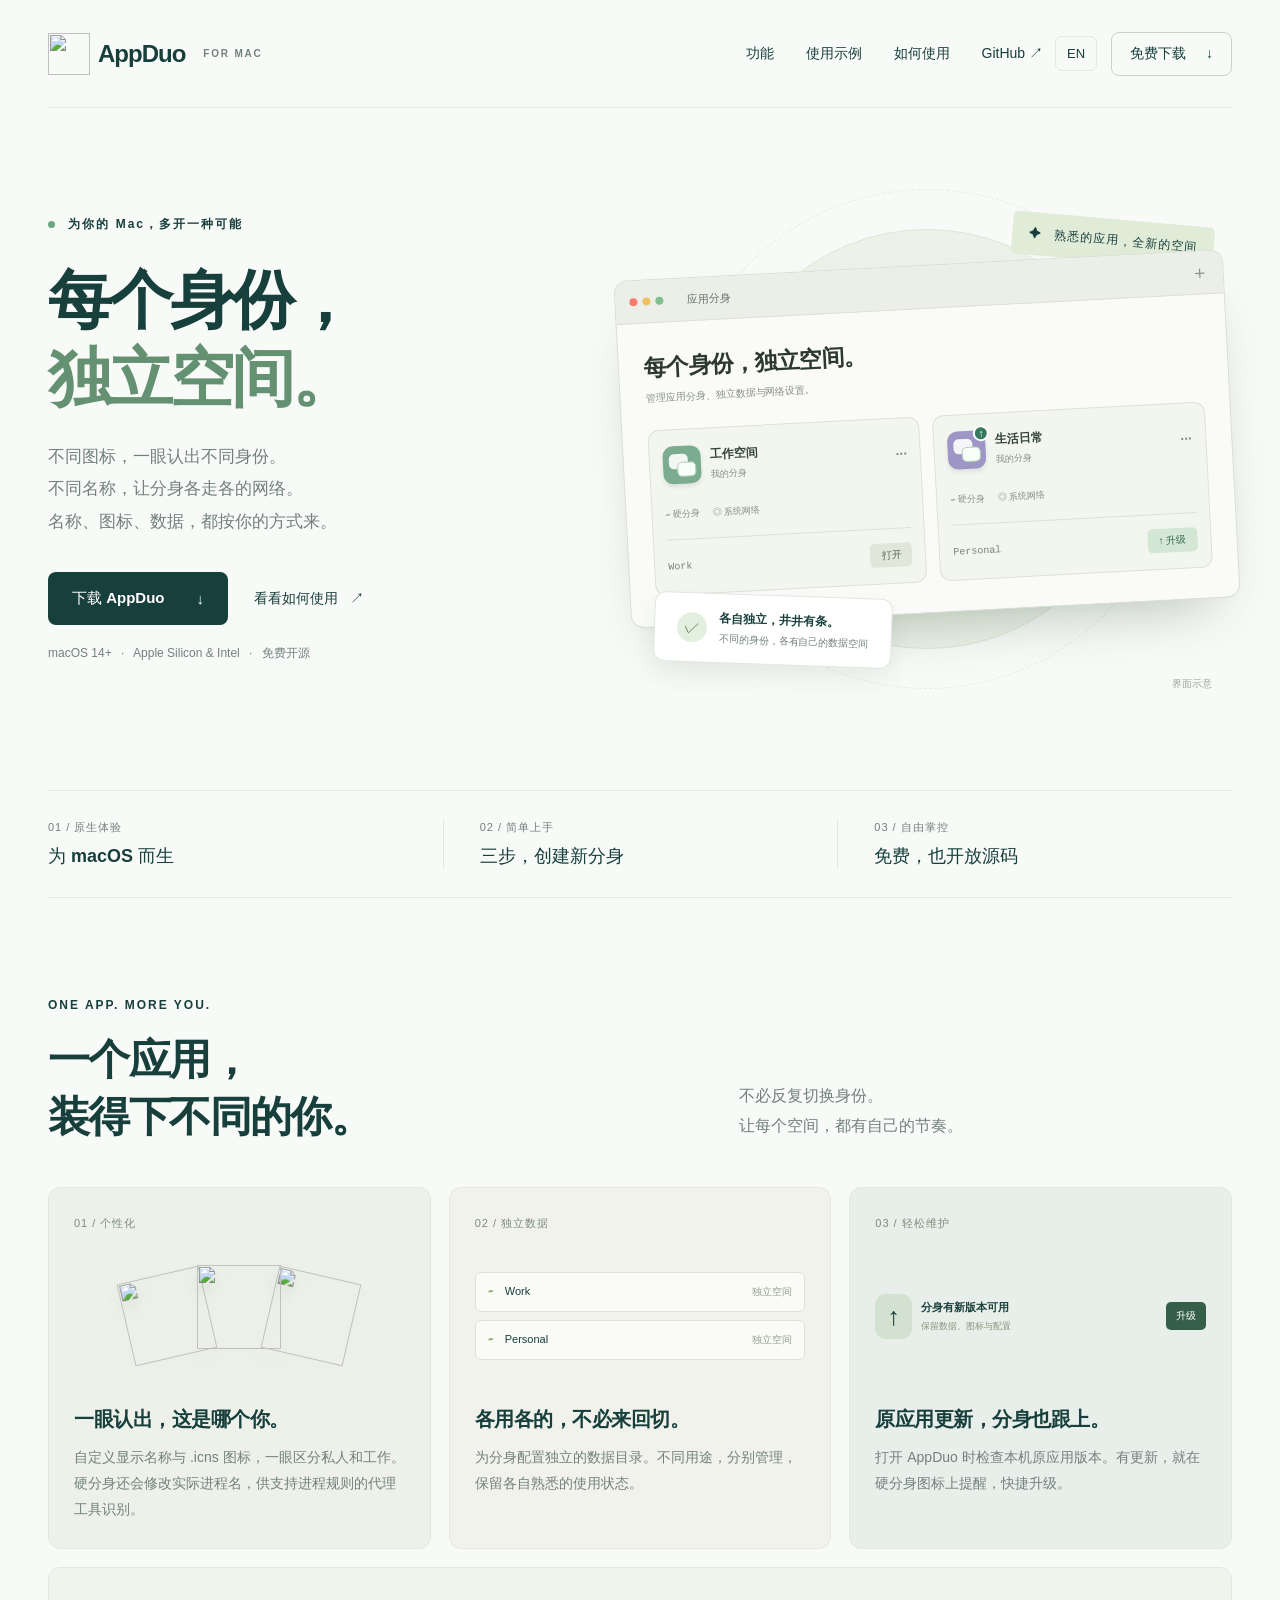
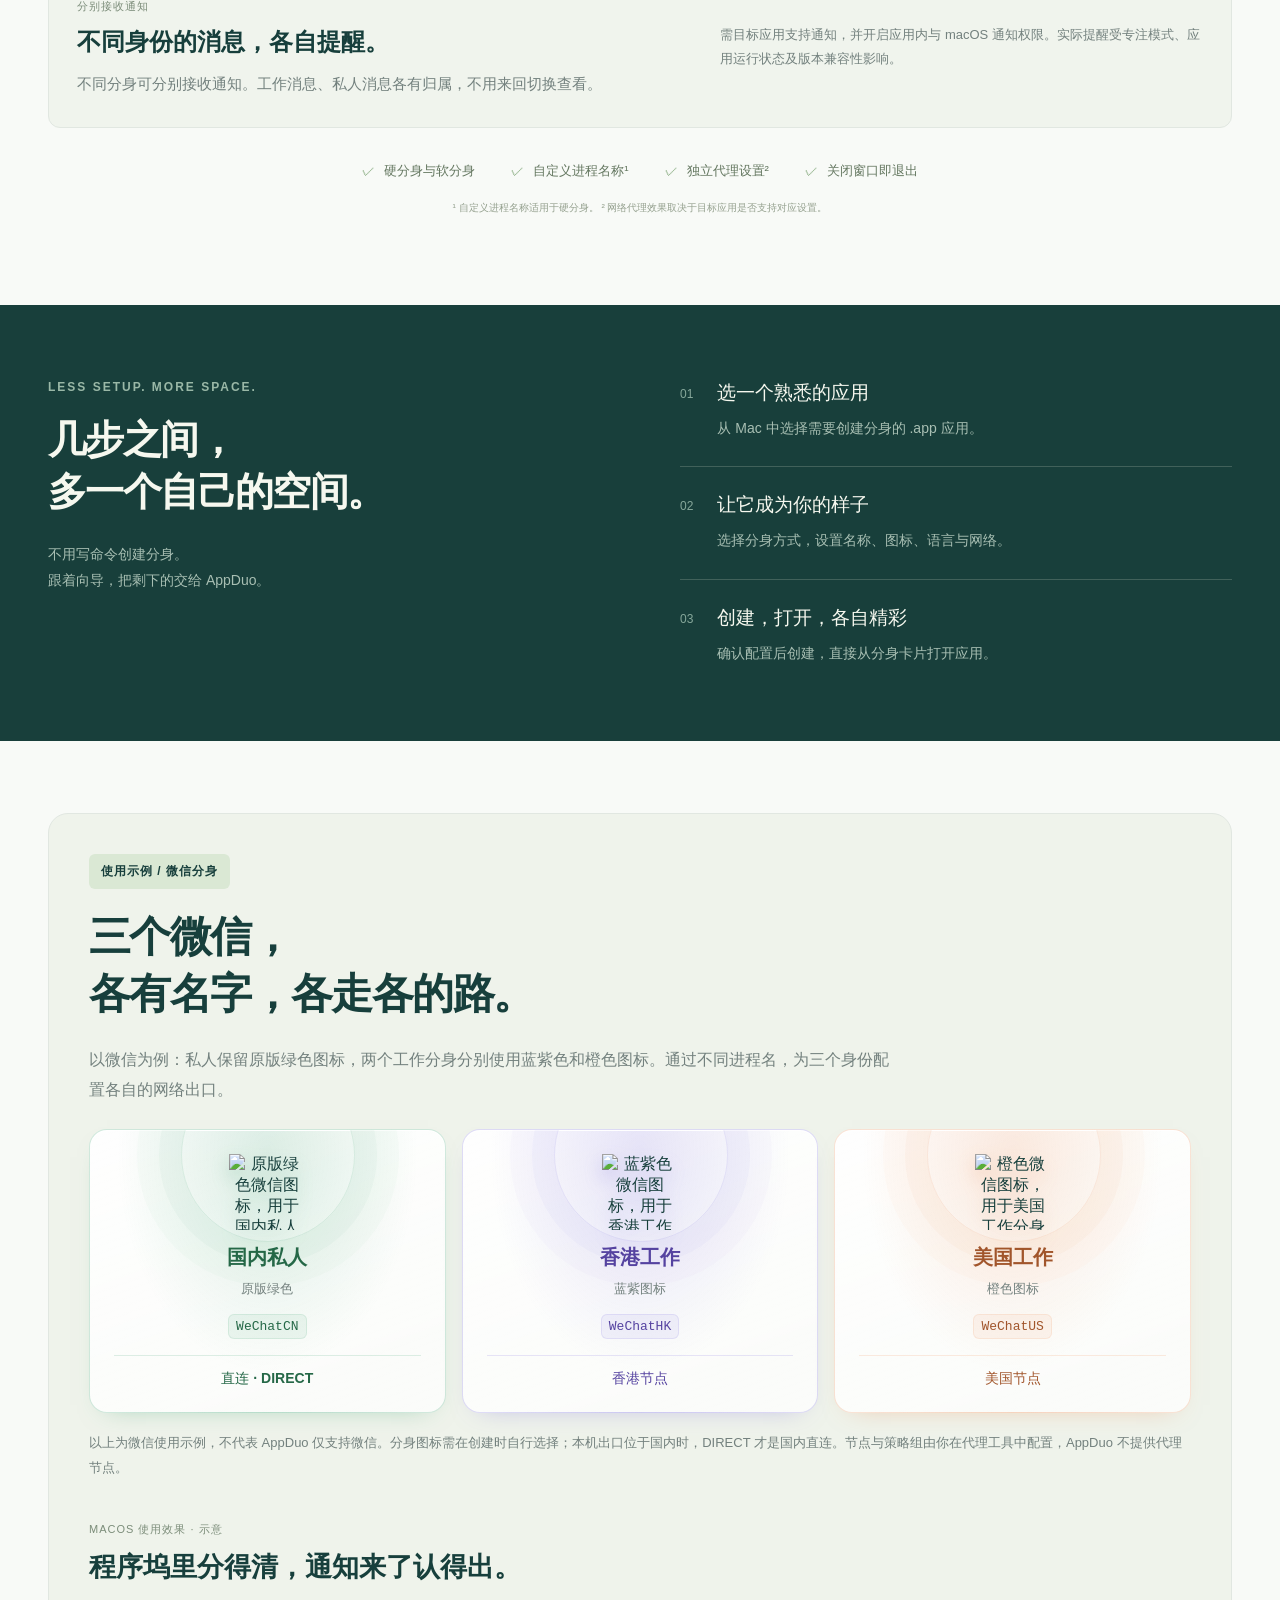
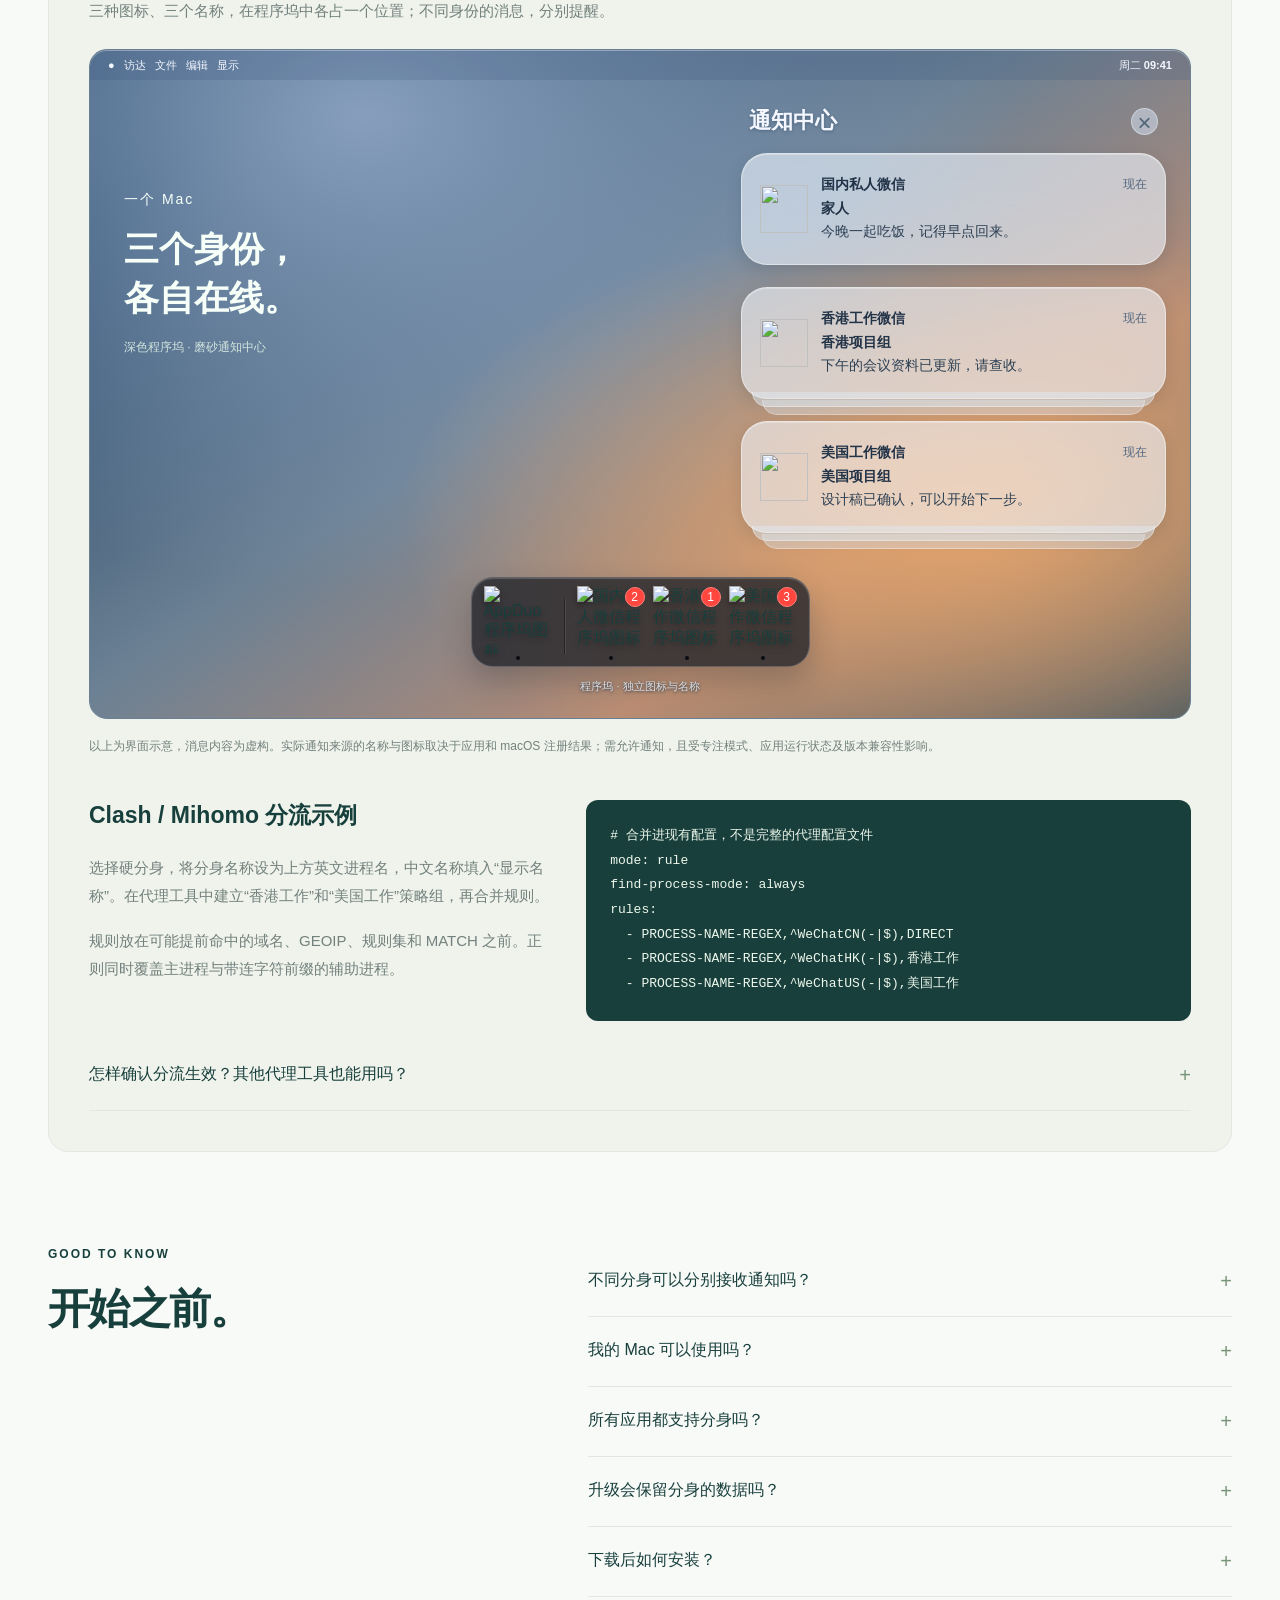
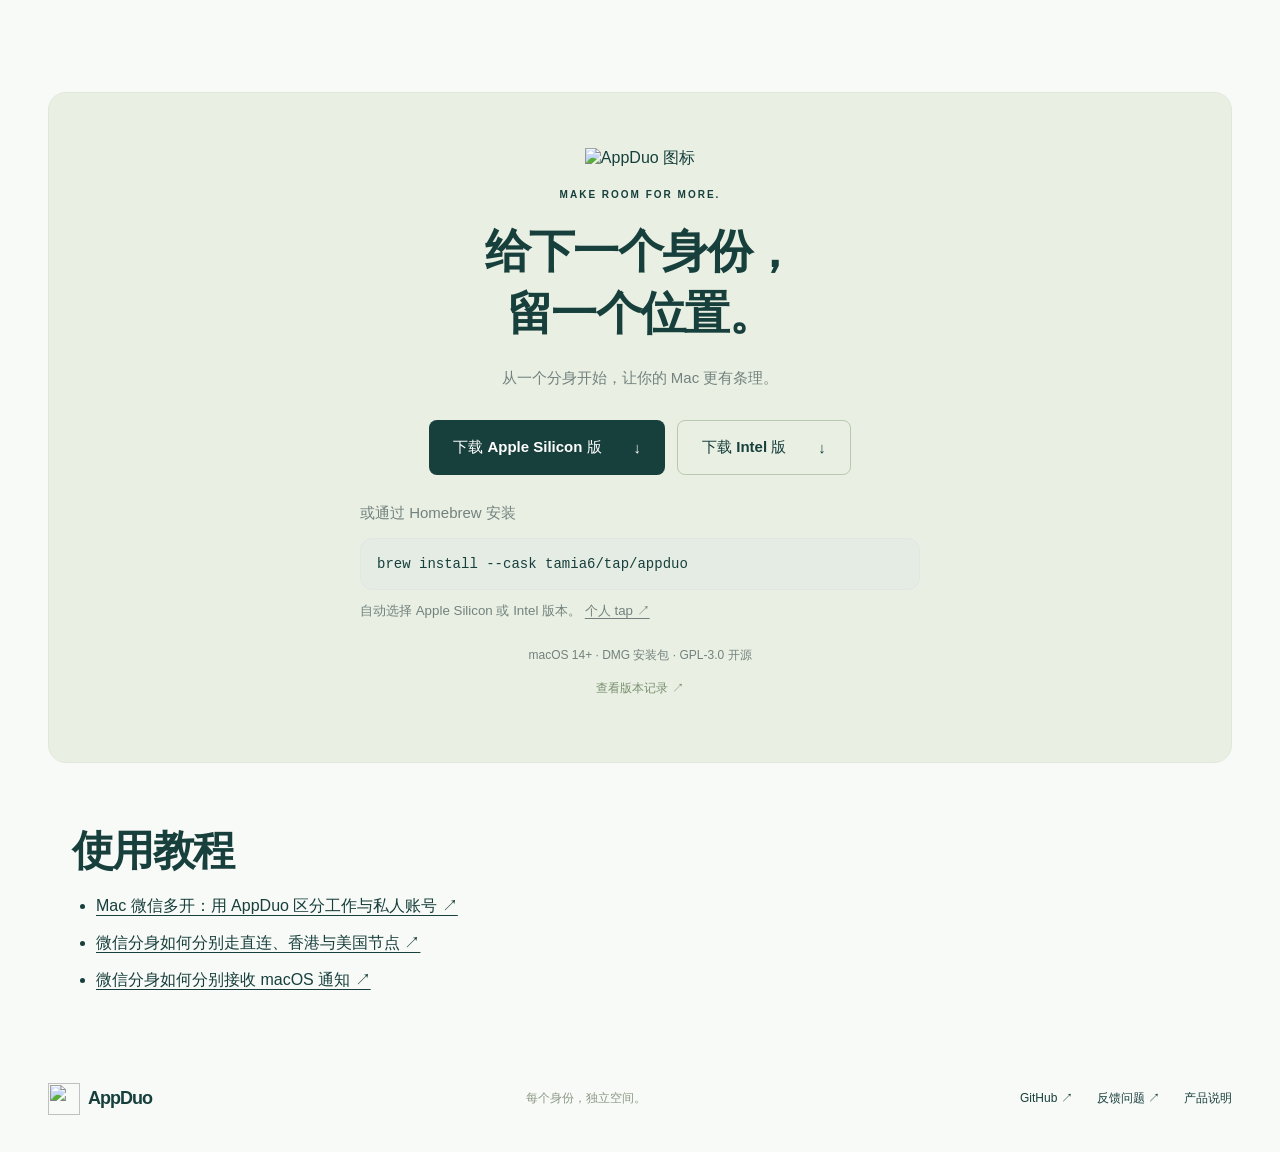
==== website/index.html @ 6f6576a6 "Document Homebrew installation in READMEs and website" ====
<!doctype html><html lang="zh-CN"><head><meta name="msvalidate.01" content="850163F4EE80CBF9852D08B73BC1BBEE"><meta charset="UTF-8"><meta name="viewport" content="width=device-width,initial-scale=1"><title>AppDuo — Mac 应用分身、自定义图标与名称、Clash 进程分流</title><meta name="description" content="AppDuo 是免费开源的原生 macOS 应用分身工具，支持为分身设置不同名称、不同图标和独立数据目录。硬分身还会修改实际进程名，可配合支持进程规则的代理工具，为不同分身分别配置网络出口。"><meta name="theme-color" content="#173f3c"><link rel="icon" href="assets/appduo.png"><link rel="stylesheet" href="style.css"><link rel="canonical" href="https://tamia6.github.io/AppDuo/"><meta property="og:type" content="website"><meta property="og:locale" content="zh_CN"><meta property="og:title" content="AppDuo · 不同图标，不同名称，各自分流"><meta property="og:description" content="原生 Mac 应用分身工具：自定义名称、图标和独立数据，配合支持进程规则的代理工具分流。"><meta property="og:url" content="https://tamia6.github.io/AppDuo/"><link rel="alternate" type="text/markdown" href="/AppDuo/llms.txt" title="AppDuo 产品与配置说明"><script type="application/ld+json">{"@context": "https://schema.org", "@type": "SoftwareApplication", "name": "AppDuo", "applicationCategory": "UtilitiesApplication", "operatingSystem": "macOS 14+", "url": "https://tamia6.github.io/AppDuo/", "description": "AppDuo 是免费开源的原生 macOS 应用分身工具，支持为分身设置不同名称、不同图标和独立数据目录。硬分身还会修改实际进程名，可配合支持进程规则的代理工具，为不同分身分别配置网络出口。", "license": "https://www.gnu.org/licenses/gpl-3.0.html", "offers": {"@type": "Offer", "price": "0", "priceCurrency": "USD"}, "featureList": ["自定义分身图标", "自定义显示名称", "硬分身进程改名", "独立数据目录", "配合支持进程规则的代理客户端分流", "不同分身可分别接收通知（需应用兼容与通知授权）"]}</script><link rel="alternate" hreflang="zh-CN" href="https://tamia6.github.io/AppDuo/"><link rel="alternate" hreflang="en" href="https://tamia6.github.io/AppDuo/en/"><link rel="alternate" hreflang="x-default" href="https://tamia6.github.io/AppDuo/"></head><body>
<header class="nav wrap"><a class="brand" href="#" aria-label="AppDuo 首页"><img src="assets/appduo.png" alt="">AppDuo<span>FOR MAC</span></a><nav aria-label="主导航"><a href="#features">功能</a><a href="#routing">使用示例</a><a href="#how">如何使用</a><a href="https://github.com/tamia6/AppDuo">GitHub ↗</a></nav><a class="language-switch" href="/AppDuo/en/" lang="en" hreflang="en" aria-label="Switch to English">EN</a><a class="nav-download" href="#download">免费下载 <span>↓</span></a></header>
<main><section class="hero wrap"><div class="hero-copy"><div class="eyebrow"><span class="dot"></span> 为你的 Mac，多开一种可能</div><h1>每个身份，<br><em>独立空间。</em></h1><p>不同图标，一眼认出不同身份。<br>不同名称，让分身各走各的网络。<br>名称、图标、数据，都按你的方式来。</p><div class="hero-actions"><a class="button" href="#download">下载 AppDuo <span>↓</span></a><a class="text-link" href="#how">看看如何使用 <span>↗</span></a></div><div class="compat">macOS 14+ <span>·</span> Apple Silicon & Intel <span>·</span> 免费开源</div></div>
<div class="product-stage" role="img" aria-label="AppDuo 界面示意：两个独立的应用分身，支持自定义图标和快捷更新"><div class="orbit orbit-one"></div><div class="orbit orbit-two"></div><div class="floating-label"><span>✦</span> 熟悉的应用，全新的空间</div><div class="app-window"><div class="window-bar"><i></i><i></i><i></i><span>应用分身</span><b>＋</b></div><div class="window-body"><div class="window-heading">每个身份，独立空间。</div><div class="window-subtitle">管理应用分身、独立数据与网络设置。</div><div class="clone-cards"><div class="clone-card"><div class="card-head"><div class="demo-icon mint"><span></span><span></span></div><div><strong>工作空间</strong><small>我的分身</small></div><b>···</b></div><div class="card-tags">▱ 硬分身 <span>◎ 系统网络</span></div><div class="card-bottom"><code>Work</code><span class="mock-button">打开</span></div></div><div class="clone-card"><div class="card-head"><div class="demo-icon purple"><span></span><span></span><i>↑</i></div><div><strong>生活日常</strong><small>我的分身</small></div><b>···</b></div><div class="card-tags">▱ 硬分身 <span>◎ 系统网络</span></div><div class="card-bottom"><code>Personal</code><span class="mock-button update">↑ 升级</span></div></div></div></div></div><div class="data-note"><span class="check">✓</span><div><strong>各自独立，井井有条。</strong><small>不同的身份，各有自己的数据空间</small></div></div><span class="preview-label">界面示意</span></div></section>
<div class="facts wrap"><div><span>01 / 原生体验</span><strong>为 macOS 而生</strong></div><div><span>02 / 简单上手</span><strong>三步，创建新分身</strong></div><div><span>03 / 自由掌控</span><strong>免费，也开放源码</strong></div></div>
<section class="features wrap" id="features"><div class="section-head"><div class="eyebrow">ONE APP. MORE YOU.</div><h2>一个应用，<br>装得下不同的你。</h2><p>不必反复切换身份。<br>让每个空间，都有自己的节奏。</p></div><div class="feature-grid"><article class="feature identity"><span class="feature-number">01 / 个性化</span><div class="identity-art" role="img" aria-label="同一微信应用的绿色、蓝紫色和橙色图标，演示分身图标自定义"><img class="identity-icon" src="assets/wechat-private.png" width="84" height="84" alt=""><img class="identity-icon" src="assets/wechat-hk.png" width="84" height="84" alt=""><img class="identity-icon" src="assets/wechat-us.png" width="84" height="84" alt=""></div><h3>一眼认出，这是哪个你。</h3><p>自定义显示名称与 .icns 图标，一眼区分私人和工作。硬分身还会修改实际进程名，供支持进程规则的代理工具识别。</p></article><article class="feature"><span class="feature-number">02 / 独立数据</span><div class="folder-art" aria-hidden="true"><div><span>▰</span> Work <i>独立空间</i></div><div><span>▰</span> Personal <i>独立空间</i></div></div><h3>各用各的，不必来回切。</h3><p>为分身配置独立的数据目录。不同用途，分别管理，保留各自熟悉的使用状态。</p></article><article class="feature upgrade"><span class="feature-number">03 / 轻松维护</span><div class="update-art" aria-hidden="true"><span>↑</span><div><strong>分身有新版本可用</strong><small>保留数据、图标与配置</small></div><b>升级</b></div><h3>原应用更新，分身也跟上。</h3><p>打开 AppDuo 时检查本机原应用版本。有更新，就在硬分身图标上提醒，快捷升级。</p></article></div><article class="notification-feature" aria-labelledby="notification-title"><div><span class="feature-number">分别接收通知</span><h3 id="notification-title">不同身份的消息，各自提醒。</h3><p>不同分身可分别接收通知。工作消息、私人消息各有归属，不用来回切换查看。</p></div><p class="notification-note">需目标应用支持通知，并开启应用内与 macOS 通知权限。实际提醒受专注模式、应用运行状态及版本兼容性影响。</p></article><div class="quiet-features"><span>硬分身与软分身</span><span>自定义进程名称¹</span><span>独立代理设置²</span><span>关闭窗口即退出</span></div><p class="footnote">¹ 自定义进程名称适用于硬分身。 ² 网络代理效果取决于目标应用是否支持对应设置。</p></section>

<section class="how" id="how"><div class="wrap how-inner"><div><div class="eyebrow">LESS SETUP. MORE SPACE.</div><h2>几步之间，<br>多一个自己的空间。</h2><p>不用写命令创建分身。<br>跟着向导，把剩下的交给 AppDuo。</p></div><ol><li><span>01</span><div><h3>选一个熟悉的应用</h3><p>从 Mac 中选择需要创建分身的 .app 应用。</p></div></li><li><span>02</span><div><h3>让它成为你的样子</h3><p>选择分身方式，设置名称、图标、语言与网络。</p></div></li><li><span>03</span><div><h3>创建，打开，各自精彩</h3><p>确认配置后创建，直接从分身卡片打开应用。</p></div></li></ol></div></section>
<section class="routing wrap" id="routing" aria-labelledby="routing-title"><div class="eyebrow">使用示例 / 微信分身</div><h2 id="routing-title">三个微信，<br>各有名字，各走各的路。</h2><p class="routing-intro">以微信为例：私人保留原版绿色图标，两个工作分身分别使用蓝紫色和橙色图标。通过不同进程名，为三个身份配置各自的网络出口。</p><div class="route-grid" aria-label="三个微信分身对比">
<article class="route-card"><img class="route-icon" src="assets/wechat-private.png" width="88" height="88" loading="lazy" alt="原版绿色微信图标，用于国内私人分身"><h3>国内私人</h3><p>原版绿色</p><code>WeChatCN</code><div class="route-destination">直连 · DIRECT</div></article>
<article class="route-card"><img class="route-icon" src="assets/wechat-hk.png" width="88" height="88" loading="lazy" alt="蓝紫色微信图标，用于香港工作分身"><h3>香港工作</h3><p>蓝紫图标</p><code>WeChatHK</code><div class="route-destination">香港节点</div></article>
<article class="route-card"><img class="route-icon" src="assets/wechat-us.png" width="88" height="88" loading="lazy" alt="橙色微信图标，用于美国工作分身"><h3>美国工作</h3><p>橙色图标</p><code>WeChatUS</code><div class="route-destination">美国节点</div></article></div>
<p class="routing-note">以上为微信使用示例，不代表 AppDuo 仅支持微信。分身图标需在创建时自行选择；本机出口位于国内时，DIRECT 才是国内直连。节点与策略组由你在代理工具中配置，AppDuo 不提供代理节点。</p>
<figure class="mac-example" aria-labelledby="mac-example-title"><figcaption><span class="feature-number">MACOS 使用效果 · 示意</span><h3 id="mac-example-title">程序坞里分得清，通知来了认得出。</h3><p>三种图标、三个名称，在程序坞中各占一个位置；不同身份的消息，分别提醒。</p></figcaption><div class="mac-desktop"><div class="mock-menubar" aria-hidden="true"><span>● &nbsp; 访达 &nbsp; 文件 &nbsp; 编辑 &nbsp; 显示</span><span>周二 09:41</span></div><div class="desktop-copy"><span>一个 Mac</span><strong>三个身份，<br>各自在线。</strong><small>深色程序坞 · 磨砂通知中心</small></div><div class="mac-notifications" aria-label="三个分身的通知示例"><div class="notification-center-heading"><strong>通知中心</strong><span aria-hidden="true">×</span></div>
<article class="mac-notification"><img src="assets/wechat-private.png" width="44" height="44" alt=""><div><div class="notification-app"><strong>国内私人微信</strong><span>现在</span></div><b>家人</b><p>今晚一起吃饭，记得早点回来。</p></div></article><article class="mac-notification"><img src="assets/wechat-hk.png" width="44" height="44" alt=""><div><div class="notification-app"><strong>香港工作微信</strong><span>现在</span></div><b>香港项目组</b><p>下午的会议资料已更新，请查收。</p></div></article><article class="mac-notification"><img src="assets/wechat-us.png" width="44" height="44" alt=""><div><div class="notification-app"><strong>美国工作微信</strong><span>现在</span></div><b>美国项目组</b><p>设计稿已确认，可以开始下一步。</p></div></article></div><div class="dock-area"><div class="mac-dock" aria-label="macOS 程序坞示例"><div class="dock-item dock-appduo" tabindex="0"><span class="dock-label">AppDuo</span><img src="assets/appduo.png" width="72" height="72" alt="AppDuo 程序坞图标"><span class="running-dot" aria-hidden="true"></span></div><span class="dock-divider" aria-hidden="true"></span><div class="dock-item" tabindex="0"><span class="dock-label">国内私人微信</span><span class="dock-badge" aria-label="2 条未读消息">2</span><img src="assets/wechat-private.png" width="72" height="72" alt="国内私人微信程序坞图标"><span class="running-dot" aria-hidden="true"></span></div><div class="dock-item" tabindex="0"><span class="dock-label">香港工作微信</span><span class="dock-badge" aria-label="1 条未读消息">1</span><img src="assets/wechat-hk.png" width="72" height="72" alt="香港工作微信程序坞图标"><span class="running-dot" aria-hidden="true"></span></div><div class="dock-item" tabindex="0"><span class="dock-label">美国工作微信</span><span class="dock-badge" aria-label="3 条未读消息">3</span><img src="assets/wechat-us.png" width="72" height="72" alt="美国工作微信程序坞图标"><span class="running-dot" aria-hidden="true"></span></div></div><span class="dock-caption">程序坞 · 独立图标与名称</span></div></div><p class="mac-example-note">以上为界面示意，消息内容为虚构。实际通知来源的名称与图标取决于应用和 macOS 注册结果；需允许通知，且受专注模式、应用运行状态及版本兼容性影响。</p></figure>
<div class="rule-example"><div><h3>Clash / Mihomo 分流示例</h3><p>选择硬分身，将分身名称设为上方英文进程名，中文名称填入“显示名称”。在代理工具中建立“香港工作”和“美国工作”策略组，再合并规则。</p><p>规则放在可能提前命中的域名、GEOIP、规则集和 MATCH 之前。正则同时覆盖主进程与带连字符前缀的辅助进程。</p></div><pre><code># 合并进现有配置，不是完整的代理配置文件
mode: rule
find-process-mode: always
rules:
  - PROCESS-NAME-REGEX,^WeChatCN(-|$),DIRECT
  - PROCESS-NAME-REGEX,^WeChatHK(-|$),香港工作
  - PROCESS-NAME-REGEX,^WeChatUS(-|$),美国工作</code></pre></div>
<details class="routing-help"><summary>怎样确认分流生效？其他代理工具也能用吗？</summary><p>客户端需实际接管连接并识别本机进程。微信不一定遵循系统 HTTP 代理，可按客户端说明使用 TUN 等方式接管。在连接列表核对 WeChatCN、WeChatHK、WeChatUS 的进程名、命中规则和出口策略。</p><p>支持进程名、进程路径或正则分流的工具，可按各自语法配置；此 YAML 示例适用于支持 PROCESS-NAME-REGEX 的 Mihomo 内核，不能直接套用到所有 Clash 版本或其他工具。仅修改显示名称不足以分流；软分身仍使用原应用进程。应用内环境变量代理是另一种方式，取决于应用是否支持。</p><p><a href="https://wiki.metacubex.one/en/config/rules/">查阅 Mihomo 官方规则文档 ↗</a></p></details></section>
<section class="faq wrap"><div><div class="eyebrow">GOOD TO KNOW</div><h2>开始之前。</h2></div><div class="questions"><details><summary>不同分身可以分别接收通知吗？</summary><p>不同分身可分别接收通知，工作与私人消息各自提醒，无需来回切换到对应分身查看。需要目标应用支持通知，并在应用内和 macOS 中允许通知；专注模式、运行状态及第三方应用版本可能影响提醒。 通知来源的名称与图标显示取决于应用及系统注册结果；不保证已退出的分身仍能收到通知。</p></details><details><summary>我的 Mac 可以使用吗？</summary><p>需要 macOS 14 或更高版本，支持 Apple Silicon 和 Intel。创建分身需要 Apple Command Line Tools；首次使用可在终端运行 <code>xcode-select --install</code> 安装，无需完整 Xcode。</p></details><details><summary>所有应用都支持分身吗？</summary><p>AppDuo 提供内置应用规则与自动探测，但第三方应用不同版本的兼容性可能不同。登录、多开、通知等功能需要在目标应用中实际验证。</p></details><details><summary>升级会保留分身的数据吗？</summary><p>升级会保留分身数据、图标和配置。请先更新本机原应用，再打开 AppDuo 检测；退出正在运行的分身后，即可升级。构建失败会保留旧分身。</p></details><details><summary>下载后如何安装？</summary><p>下载对应芯片的 DMG，将 AppDuo 拖入「应用程序」。当前版本尚未经过 Apple 公证；如 macOS 阻止打开，在确认下载来源后，可前往「系统设置 → 隐私与安全性」允许打开。</p></details></div></section>
<section class="download wrap" id="download"><img src="assets/appduo.png" alt="AppDuo 图标" width="88" height="88"><div class="eyebrow">MAKE ROOM FOR MORE.</div><h2>给下一个身份，<br>留一个位置。</h2><p>从一个分身开始，让你的 Mac 更有条理。</p><div class="download-buttons"><a class="button" href="https://github.com/tamia6/AppDuo/releases/latest/download/AppDuo-arm64.dmg">下载 Apple Silicon 版 <span>↓</span></a><a class="button secondary" href="https://github.com/tamia6/AppDuo/releases/latest/download/AppDuo-x86_64.dmg">下载 Intel 版 <span>↓</span></a></div><div class="brew-install"><p>或通过 Homebrew 安装</p><pre><code>brew install --cask tamia6/tap/appduo</code></pre><small>自动选择 Apple Silicon 或 Intel 版本。 <a href="https://github.com/tamia6/homebrew-tap">个人 tap ↗</a></small></div><span class="compat">macOS 14+ · DMG 安装包 · GPL-3.0 开源</span><a class="release-link" href="https://github.com/tamia6/AppDuo/releases">查看版本记录 ↗</a></section><section class="wrap guide-links" id="guides"><h2>使用教程</h2><ul><li><a href="https://tamia6.github.io/AppDuo/guides/wechat-multiple-accounts/">Mac 微信多开：用 AppDuo 区分工作与私人账号 ↗</a></li><li><a href="https://tamia6.github.io/AppDuo/guides/wechat-process-routing/">微信分身如何分别走直连、香港与美国节点 ↗</a></li><li><a href="https://tamia6.github.io/AppDuo/guides/wechat-notifications/">微信分身如何分别接收 macOS 通知 ↗</a></li></ul></section></main>
<footer class="wrap"><a class="brand" href="#"><img src="assets/appduo.png" alt="">AppDuo</a><span>每个身份，独立空间。</span><div><a href="https://github.com/tamia6/AppDuo">GitHub ↗</a><a href="https://github.com/tamia6/AppDuo/issues">反馈问题 ↗</a><a href="/AppDuo/llms.txt">产品说明</a></div></footer></body></html>
---- website/style.css ----
:root{--ink:#173f3c;--muted:#73817e;--paper:#f8faf7;--line:#e1e7e1;--green:#d5e8d4}*{box-sizing:border-box}html{scroll-behavior:smooth;scroll-padding-top:32px}body{margin:0;background:var(--paper);color:var(--ink);font-family:-apple-system,BlinkMacSystemFont,"Segoe UI","PingFang SC",sans-serif;font-size:16px;-webkit-font-smoothing:antialiased}a{color:inherit;text-decoration:none}button,a,summary{-webkit-tap-highlight-color:transparent}a:focus-visible,summary:focus-visible{outline:3px solid #339b88;outline-offset:6px}a{transition:opacity .2s,transform .2s}a:hover{opacity:.75}.wrap{max-width:1240px;width:calc(100% - 96px);margin:auto}.nav{height:108px;display:flex;align-items:center;justify-content:space-between;border-bottom:1px solid var(--line)}.brand{display:flex;align-items:center;gap:8px;font-size:24px;font-weight:750;letter-spacing:-1px}.brand img{width:42px;height:42px;object-fit:contain}.brand span{font-size:10px;letter-spacing:1.8px;margin-left:10px;color:var(--muted)}nav{display:flex;gap:32px;font-size:14px}.nav-download{font-size:14px;border:1px solid #c9d6cd;border-radius:8px;padding:12px 18px}.nav-download span{margin-left:16px}.hero{display:grid;grid-template-columns:1fr 1.12fr;align-items:center;min-height:682px;gap:30px;padding-top:30px;padding-bottom:50px}.eyebrow{font-size:12px;letter-spacing:2px;font-weight:650}.dot{display:inline-block;width:7px;height:7px;background:#6ca580;border-radius:50%;margin-right:8px}h1{font-size:clamp(48px,5vw,72px);line-height:1.22;letter-spacing:-3px;margin:28px 0 24px;font-weight:750}h1 em{font-style:normal;color:#649172}p{color:var(--muted);line-height:1.9;margin:0}.hero-copy>p{font-size:17px}.hero-actions{display:flex;align-items:center;gap:26px;margin:34px 0 20px}.button{display:inline-flex;justify-content:center;align-items:center;gap:32px;background:var(--ink);color:white;border-radius:8px;padding:17px 24px;font-size:15px;font-weight:550}.button:hover{transform:translateY(-2px);opacity:.9}.text-link{font-size:14px}.text-link span{margin-left:8px}.compat{font-size:12px;color:var(--muted)}.compat span{margin:0 6px}.product-stage{position:relative;min-width:0;height:480px;display:flex;align-items:center;justify-content:center}.orbit{position:absolute;width:420px;height:420px;border-radius:50%;border:1px solid #dce6d9;background:#ecf2e8;z-index:-1}.orbit-two{width:500px;height:500px;background:none;border-style:dashed;opacity:.7}.floating-label{position:absolute;right:18px;top:20px;font-size:12px;letter-spacing:1px;transform:rotate(5deg);background:#e0ecd8;padding:13px 17px;border-radius:5px}.floating-label span{margin-right:8px}.app-window{width:100%;background:#fafbf9;border:1px solid #d9dfd5;border-radius:13px;box-shadow:0 30px 60px -30px #33523965;transform:rotate(-3deg);overflow:hidden}.window-bar{background:#eceee8;height:43px;border-bottom:1px solid #dde0d8;display:flex;gap:5px;align-items:center;padding:0 14px}.window-bar i{width:8px;height:8px;background:#fb7a6e;border-radius:50%}.window-bar i:nth-child(2){background:#efc161}.window-bar i:nth-child(3){background:#80be8d}.window-bar>span{font-size:11px;margin-left:18px;color:#66746b}.window-bar b{margin-left:auto;color:#849084;font-size:18px;font-weight:400}.window-body{padding:29px 25px 30px}.window-heading{font-size:23px;font-weight:700;color:#2c3831;letter-spacing:-.8px}.window-subtitle{font-size:10px;color:#889087;margin:8px 0 25px}.clone-cards{display:grid;grid-template-columns:1fr 1fr;gap:13px}.clone-card{padding:16px 13px;border:1px solid #dde1d8;border-radius:11px;background:#f3f5ef}.card-head{display:flex;gap:9px;align-items:center}.card-head strong{display:block;font-size:12px;color:#35453b}.card-head small{font-size:9px;color:#879084}.card-head b{font-size:14px;color:#849084;margin-left:auto}.demo-icon{position:relative;flex-shrink:0;width:38px;height:38px;border-radius:10px;background:#7cac90;box-shadow:0 3px 4px #133c3c18}.demo-icon.purple{background:#9e97c6}.demo-icon>span{position:absolute;width:19px;height:15px;left:6px;top:8px;border-radius:5px;background:#ffffffe6}.demo-icon>span+span{left:14px;top:16px;background:#f7fff9;border:1px solid #b7ceb7}.demo-icon i{position:absolute;right:-4px;top:-5px;width:16px;height:16px;border-radius:50%;font-style:normal;text-align:center;font-size:11px;background:#35795f;color:white;border:2px solid white}.card-tags{font-size:9px;color:#899285;margin:24px 0 18px;white-space:nowrap}.card-tags span{margin-left:10px}.card-bottom{display:flex;align-items:center;justify-content:space-between;border-top:1px solid #dce1d5;padding-top:14px;font-size:10px;color:#788272}.mock-button{background:#e0e6da;padding:5px 11px;border-radius:5px;color:#53694e}.mock-button.update{background:#d4e6d4;color:#326c4d}.data-note{position:absolute;bottom:14px;left:32px;background:#fff;border:1px solid #e1e8df;border-radius:11px;padding:16px 22px;display:flex;align-items:center;gap:12px;box-shadow:0 12px 25px #233e3310;transform:rotate(2deg)}.check{display:grid;place-items:center;width:30px;height:30px;background:#e4f0df;border-radius:50%;color:#648655}.data-note strong{font-size:12px;display:block}.data-note small{display:block;margin-top:5px;font-size:10px;color:var(--muted)}.preview-label{position:absolute;bottom:-12px;right:20px;font-size:10px;color:#9ca69a}.facts{display:grid;grid-template-columns:repeat(3,1fr);border-top:1px solid var(--line);border-bottom:1px solid var(--line);padding:29px 0}.facts>div{padding-left:36px;border-left:1px solid var(--line)}.facts>div:first-child{padding-left:0;border:0}.facts span{display:block;font-size:11px;letter-spacing:1px;color:var(--muted);margin-bottom:9px}.facts strong{font-size:18px;font-weight:550}.features{padding:100px 0 88px}.section-head{display:grid;grid-template-columns:1.4fr 1fr;align-items:end;margin-bottom:42px}.section-head .eyebrow{grid-column:1/-1}h2{font-size:42px;line-height:1.35;letter-spacing:-1.6px;font-weight:650;margin:20px 0 0}.section-head p{padding-bottom:4px}.feature-grid{display:grid;grid-template-columns:repeat(3,1fr);gap:18px}.feature{background:#edf1e9;border:1px solid #e2e8dd;border-radius:12px;padding:25px}.feature:nth-child(2){background:#f1f2ec}.feature:nth-child(3){background:#e8eee9}.feature-number{font-size:11px;color:#7c8d7a;letter-spacing:1px}.feature h3{font-size:20px;letter-spacing:-.5px;margin:25px 0 12px}.feature p{font-size:14px;line-height:1.85}.identity-art,.folder-art,.update-art{height:130px;margin-top:20px}.identity-art{display:flex;align-items:center;justify-content:center}.tile{display:grid;place-items:center;width:64px;height:70px;border-radius:15px;font-size:28px;font-weight:650;box-shadow:0 10px 18px #2d4c3614;border:1px solid #ffffff9c;transform:rotate(-13deg)}.teal{background:#86b5a1;color:#f7fff9}.lilac{background:#b8aecb;color:#fff;transform:translateY(-8px) rotate(0);z-index:1;margin:0 -5px}.peach{background:#e7c1a5;color:#fff;transform:rotate(13deg)}.folder-art{display:flex;flex-direction:column;justify-content:center;gap:8px}.folder-art>div{background:#fafbf7;border:1px solid #dfe4d7;border-radius:6px;padding:12px;font-size:11px}.folder-art span{color:#8fac79;margin-right:8px}.folder-art i{float:right;color:#91a08b;font-style:normal;font-size:10px}.update-art{display:flex;align-items:center;gap:9px}.update-art>span{background:#d2e1d0;border-radius:11px;padding:8px 12px;font-size:25px}.update-art strong{display:block;font-size:11px}.update-art small{font-size:9px;display:block;color:#88967e;margin-top:5px}.update-art b{margin-left:auto;font-size:10px;border-radius:5px;background:#355f49;color:white;padding:7px 10px;font-weight:400}.quiet-features{display:flex;justify-content:center;gap:36px;margin-top:34px;font-size:13px;color:#647760}.quiet-features span:before{content:'✓';margin-right:9px;color:#79a070}.footnote{text-align:center;font-size:10px;margin-top:18px;color:#95a18f}.how{background:#183f3b;color:#f6f8ef;padding:75px 0}.how-inner{display:grid;grid-template-columns:1fr 1fr;gap:80px}.how .eyebrow{color:#9ab8a7}.how h2{font-size:39px;margin-bottom:22px}.how p{color:#a8bfb3;font-size:14px}.how ol{list-style:none;padding:0;margin:0}.how li{display:flex;gap:24px;padding:25px 0;border-bottom:1px solid #41615a}.how li:first-child{padding-top:0}.how li:last-child{border:0;padding-bottom:0}.how li>span{font-size:12px;color:#87a89b;margin-top:7px}.how h3{font-size:19px;font-weight:500;margin:0 0 9px}.faq{padding:95px 0;display:grid;grid-template-columns:1fr 1.4fr;gap:80px}.questions details{border-bottom:1px solid var(--line)}summary{list-style:none;cursor:pointer;display:flex;justify-content:space-between;padding:23px 0;font-size:16px}summary::-webkit-details-marker{display:none}summary:after{content:'+';color:#779378;font-size:20px}details[open] summary:after{content:'−'}details p{font-size:14px;padding:0 26px 22px 0}details code{overflow-wrap:anywhere;color:#365b48}.download{text-align:center;padding:55px 20px 65px;background:#e9f0e3;border:1px solid #e0e8d9;border-radius:18px}.download>img{object-fit:contain;margin-bottom:20px}.download .eyebrow{font-size:10px}.download h2{font-size:46px;margin:20px 0}.download p{font-size:15px}.download-buttons{display:flex;justify-content:center;gap:12px;margin:28px 0 18px}.secondary{background:transparent;color:var(--ink);border:1px solid #b7c9af}.release-link{display:block;font-size:12px;margin-top:16px;color:#7a8f70}footer{display:flex;align-items:center;justify-content:space-between;padding:36px 0}footer .brand{font-size:18px}footer .brand img{width:32px;height:32px}footer>span{font-size:12px;color:#8d9a86}footer>div{display:flex;gap:24px;font-size:12px}@media(min-width:1500px){.hero{min-height:740px}}@media(max-width:1050px){.wrap{width:calc(100% - 56px)}.hero{gap:24px}.hero h1{font-size:52px}.product-stage{height:430px}.window-body{padding:22px 17px}.clone-cards{gap:9px}.clone-card{padding:13px 9px}.card-tags{font-size:8px}.card-tags span{margin-left:4px}.demo-icon{width:31px;height:34px}.card-head{gap:6px}.orbit{width:340px;height:340px}.orbit-two{width:410px;height:410px}.floating-label{top:15px}.feature{padding:20px}.update-art{gap:6px}.update-art>b{display:none}.quiet-features{gap:18px}.hero-actions{gap:15px}}@media(max-width:760px){.wrap{width:calc(100% - 40px)}.nav{height:80px}.brand{font-size:21px}.brand span,nav{display:none}.nav-download{padding:10px 13px}.hero{grid-template-columns:1fr;padding:48px 0 28px;gap:28px}.hero h1{font-size:56px;margin-top:23px}.hero-copy>p{font-size:16px}.eyebrow{font-size:11px}.hero-actions{margin:28px 0 18px}.product-stage{height:365px;max-width:540px;width:100%;margin:auto}.app-window{width:94%}.window-heading{font-size:19px}.window-body{padding:20px 15px}.window-subtitle{margin-bottom:20px}.card-head strong{font-size:10px}.card-head small{font-size:8px}.card-tags{margin:20px 0 15px}.orbit{width:280px;height:280px}.orbit-two{width:330px;height:330px}.floating-label{top:0;right:6px;font-size:10px;padding:10px}.data-note{bottom:4px;left:17px;padding:11px 15px}.data-note small{font-size:9px}.preview-label{bottom:-13px;font-size:9px}.facts{padding:23px 0;gap:10px}.facts>div{padding-left:13px}.facts span{font-size:9px;letter-spacing:0}.facts strong{font-size:12px}.features{padding:62px 0 48px}.section-head{display:block}.section-head h2{font-size:35px}.section-head p{font-size:14px;margin-top:20px}.feature-grid{grid-template-columns:1fr}.feature{padding:25px}.identity-art,.folder-art,.update-art{height:105px}.update-art>b{display:block}.feature h3{margin-top:15px}.quiet-features{display:grid;grid-template-columns:1fr 1fr;gap:15px;font-size:12px;padding:0 10px}.footnote{font-size:10px;text-align:left;padding:0 10px}.how{padding:52px 0}.how-inner{grid-template-columns:1fr;gap:35px}.how h2{font-size:34px}.how li{gap:18px}.how li p{font-size:13px}.faq{grid-template-columns:1fr;padding:55px 0;gap:15px}.faq h2{font-size:34px}.questions summary{font-size:14px}.download{padding:34px 16px 40px}.download h2{font-size:35px}.download p{font-size:13px}.download-buttons{flex-direction:column}.download .button{font-size:14px;padding:16px}.download>img{width:70px;height:70px}footer{flex-wrap:wrap;gap:18px;padding:26px 0}footer>span{display:none}footer>div{gap:16px;font-size:11px}}@media(prefers-reduced-motion:reduce){html{scroll-behavior:auto}a{transition:none}}

.routing{padding:0 0 85px}.routing-intro{max-width:800px;margin:22px 0 32px}.route-grid{display:grid;grid-template-columns:repeat(3,1fr);gap:18px}.route-card{border:1px solid var(--line);border-radius:12px;padding:28px;background:#fff}.route-card .tile{transform:none;margin:0 0 25px}.route-card h3{margin:0 0 8px;font-size:22px}.route-card p{font-size:14px}.route-card code{display:inline-block;margin-top:18px;font-size:16px}.route-destination{border-top:1px solid var(--line);margin-top:20px;padding-top:18px;font-size:14px}.routing-note{font-size:13px;margin:18px 0 32px}.rule-example{display:grid;grid-template-columns:1fr 1.3fr;gap:32px;align-items:start}.rule-example h3{font-size:23px;margin-top:0}.rule-example p{font-size:15px;margin-bottom:16px}.rule-example pre{margin:0;padding:24px;background:#183f3b;color:#edf7ec;border-radius:12px;overflow-x:auto;font-size:13px;line-height:1.9;min-width:0}.routing-help{border-bottom:1px solid var(--line);margin-top:20px}.routing-help a{text-decoration:underline}@media(max-width:760px){.route-grid,.rule-example{grid-template-columns:1fr}.routing{padding-bottom:48px}.routing h2{font-size:34px}.route-card{padding:24px}.rule-example pre{padding:18px;font-size:12px}}

.routing{margin-top:72px;padding:40px;border:1px solid var(--line);border-radius:20px;background:#eff3eb}.routing .eyebrow{display:inline-block;background:#dae8d4;padding:9px 12px;border-radius:6px;letter-spacing:1px}.route-icon{display:block;object-fit:contain;margin:0 0 20px}.routing-help p{padding-right:0}@media(max-width:760px){.routing{margin-top:40px;padding:24px 18px}.routing h2{font-size:30px}}

.notification-feature{display:grid;grid-template-columns:1.25fr 1fr;gap:40px;align-items:center;padding:28px;margin-top:18px;border:1px solid var(--line);border-radius:12px;background:#f0f4ed}.notification-feature h3{font-size:24px;margin:12px 0}.notification-feature p{font-size:15px}.notification-feature .notification-note{font-size:13px}@media(max-width:760px){.notification-feature{grid-template-columns:1fr;gap:18px;padding:24px}.notification-feature h3{font-size:22px}}

.mac-example{margin:38px 0 42px}.mac-example figcaption{margin-bottom:24px}.mac-example h3{font-size:27px;margin:12px 0}.mac-example figcaption p{font-size:15px}.mac-desktop{position:relative;isolation:isolate;overflow:hidden;min-height:510px;border-radius:18px;border:1px solid #bacac1;background:radial-gradient(ellipse at 10% 90%,#a0c6b7 0,transparent 55%),radial-gradient(ellipse at 80% 20%,#b8c4d4 0,transparent 55%),linear-gradient(130deg,#627e78,#96b1ad);box-shadow:inset 0 1px #ffffff70}.mock-menubar{height:30px;background:#edf4ef55;display:flex;justify-content:space-between;align-items:center;padding:0 18px;font-size:11px;color:#213f38}.desktop-copy{position:absolute;left:34px;top:95px;color:#f6fff8}.desktop-copy>span{font-size:14px;letter-spacing:2px}.desktop-copy strong{font-size:35px;line-height:1.4;display:block;margin:15px 0}.desktop-copy small{font-size:12px;color:#edfff0cc}.mac-notifications{width:370px;max-width:52%;margin:24px 20px 160px auto;display:grid;gap:12px}.mac-notification{display:flex;gap:10px;align-items:center;background:#f6f8f1da;border:1px solid #ffffff80;border-radius:18px;padding:14px;box-shadow:0 8px 20px #27473718;backdrop-filter:blur(18px);color:#25362e}.mac-notification img{object-fit:contain;flex-shrink:0}.mac-notification>div{min-width:0;flex:1}.notification-app{display:flex;justify-content:space-between;gap:8px;align-items:center;margin-bottom:5px}.notification-app strong{font-size:12px}.notification-app>span{font-size:10px;color:#738074}.mac-notification b{font-size:12px;font-weight:650}.mac-notification p{font-size:12px;line-height:1.6;color:#526053;margin-top:3px}.dock-area{position:absolute;bottom:17px;left:0;width:100%;display:flex;flex-direction:column;align-items:center;gap:8px}.mac-dock{display:flex;gap:24px;padding:12px 24px 8px;background:#e6eeed70;border:1px solid #ffffff80;box-shadow:0 10px 25px #27473720,inset 0 1px #ffffff70;border-radius:24px;backdrop-filter:blur(20px)}.dock-item{display:flex;flex-direction:column;align-items:center;gap:3px;position:relative}.dock-item img{object-fit:contain;filter:drop-shadow(0 3px 3px #32453830)}.dock-label{font-size:10px;color:#294b40;white-space:nowrap}.running-dot{height:4px;width:4px;border-radius:50%;background:#31473d}.dock-caption{font-size:10px;color:#284d41}.mac-example-note{font-size:12px;margin-top:16px}@media(max-width:760px){.mac-example h3{font-size:23px}.mac-desktop{min-height:610px}.mock-menubar{font-size:9px;padding:0 10px}.desktop-copy{position:static;padding:22px 18px 4px}.desktop-copy strong{font-size:25px;margin:8px 0}.desktop-copy strong br{display:none}.desktop-copy small{display:none}.mac-notifications{max-width:none;width:auto;margin:18px 12px 150px}.mac-notification{padding:12px;gap:8px}.mac-notification img{width:36px;height:36px}.mac-dock{gap:14px;padding:10px 12px 8px;border-radius:20px}.dock-item img{width:58px;height:58px}.dock-label{font-size:9px}}

.identity-art .identity-icon{width:84px;height:84px;object-fit:contain;filter:drop-shadow(0 8px 8px #2d4c3618);transform:rotate(-13deg)}.identity-art .identity-icon:nth-child(2){transform:translateY(-9px);z-index:1;margin:0 -12px}.identity-art .identity-icon:nth-child(3){transform:rotate(13deg)}

/* macOS reference: compact dark Dock and stacked notification-center cards. */
.mac-desktop{min-height:670px;background:radial-gradient(ellipse at 80% 70%,#e4a46c 0,transparent 46%),radial-gradient(ellipse at 25% 10%,#879fbd 0,transparent 56%),linear-gradient(145deg,#234465 12%,#6c8194 45%,#b48a74 72%,#334e5e);border-color:#6a8095}.mock-menubar{background:#304c7330;color:#f3f7ff;font-weight:550}.desktop-copy{top:140px}.mac-notifications{width:425px;max-width:53%;margin:26px 24px 180px auto;gap:22px;position:relative;z-index:1}.notification-center-heading{display:flex;align-items:center;justify-content:space-between;color:#f4f7ff;text-shadow:0 1px 3px #263e5670;margin:0 8px -5px}.notification-center-heading strong{font-size:22px}.notification-center-heading>span{display:grid;place-items:center;border-radius:50%;width:27px;height:27px;background:#d9e8fa80;border:1px solid #ecf5ff70;font-size:24px;color:#526578;text-shadow:none}.mac-notification{position:relative;isolation:isolate;border-radius:26px;padding:19px 18px;gap:13px;background:#e7edf5a8;border:1px solid #ffffff70;backdrop-filter:blur(28px) saturate(140%);box-shadow:0 6px 16px #1d344627,inset 0 1px #ffffff4a;min-height:112px}.mac-notification:nth-of-type(n+2):before,.mac-notification:nth-of-type(n+2):after{content:'';position:absolute;left:10px;right:10px;bottom:-9px;height:14px;background:#dfe8f085;border:1px solid #ffffff55;border-top:0;border-radius:0 0 24px 24px;z-index:-1}.mac-notification:nth-of-type(n+2):after{left:20px;right:20px;bottom:-17px;background:#e1e8f066;z-index:-2}.mac-notification img{width:48px;height:48px}.notification-app strong{font-size:14px;color:#223348}.notification-app>span{font-size:12px;color:#526780}.mac-notification b{font-size:14px;color:#223348}.mac-notification p{font-size:14px;color:#2d4053;line-height:1.55}.dock-area{bottom:24px;gap:12px}.mac-dock{gap:8px;padding:8px 12px 5px;background:#22252bcc;border:1px solid #cbd3dd45;border-radius:22px;box-shadow:0 14px 30px #13213145,inset 0 1px 1px #ffffff30;backdrop-filter:blur(24px);align-items:flex-end}.dock-item{gap:0;outline:none;transition:transform .18s;transform-origin:bottom center}.dock-item img{width:68px;height:68px;filter:drop-shadow(0 3px 3px #0005)}.dock-item:hover,.dock-item:focus-visible{transform:translateY(-8px) scale(1.17);z-index:3}.dock-label{position:absolute;bottom:calc(100% + 12px);left:50%;transform:translateX(-50%);opacity:0;pointer-events:none;background:#c4c6c7e8;border:1px solid #ffffff70;color:#20252b;padding:5px 10px;border-radius:9px;font-size:11px;transition:opacity .15s}.dock-item:hover .dock-label,.dock-item:focus-visible .dock-label{opacity:1}.dock-label:after{content:'';position:absolute;top:100%;left:calc(50% - 5px);border:5px solid transparent;border-top-color:#c4c6c7}.running-dot{background:#080b10;margin:2px 0 1px;width:4px;height:4px}.dock-divider{height:55px;width:1px;background:#080b1080;box-shadow:1px 0 #ffffff18;margin:0 4px 7px}.dock-badge{position:absolute;top:1px;right:0;min-width:20px;height:20px;padding:0 5px;background:#ff463f;border:1px solid #ff817b;border-radius:20px;color:white;text-align:center;font-size:12px;line-height:18px;z-index:2}.dock-caption{color:#f2f5fa;font-size:11px;text-shadow:0 1px 3px #233444}.dock-item:focus-visible img{outline:2px solid white;border-radius:14px}@media(max-width:760px){.mac-desktop{min-height:740px}.desktop-copy{padding:22px 18px 4px}.desktop-copy strong{font-size:24px}.mac-notifications{width:auto;max-width:none;margin:20px 12px 150px;gap:22px}.notification-center-heading strong{font-size:20px}.mac-notification{padding:15px 12px;gap:8px;border-radius:22px;min-height:116px}.mac-notification img{width:38px;height:38px}.notification-app strong,.mac-notification b{font-size:12px}.notification-app>span{font-size:10px}.mac-notification p{font-size:12px}.mac-dock{gap:4px;padding:7px 8px 5px;border-radius:18px}.dock-item img{width:51px;height:51px}.dock-divider{height:40px;margin:0 2px 6px}.dock-badge{height:17px;min-width:17px;font-size:10px;line-height:15px}.dock-label{font-size:9px}.dock-area{bottom:20px}.dock-caption{font-size:10px}}@media(prefers-reduced-motion:reduce){.dock-item,.dock-label{transition:none}.dock-item:hover,.dock-item:focus-visible{transform:none}}

/* Three identities stay visible together, including on narrow screens. */
.routing .route-grid{display:grid;grid-template-columns:repeat(3,minmax(0,1fr));gap:16px}.routing .route-card{padding:24px;text-align:center;min-width:0}.routing .route-icon{width:76px;height:76px;margin:0 auto 14px}.routing .route-card h3{font-size:20px;margin:0 0 6px}.routing .route-card p{font-size:13px}.routing .route-card code{font-size:13px;margin-top:12px}.routing .route-destination{margin-top:16px;padding-top:14px;font-size:14px}.routing-intro{margin-bottom:24px}@media(max-width:760px){.routing .route-grid{gap:8px}.routing .route-card{padding:14px 6px;border-radius:10px}.routing .route-icon{width:56px;height:56px;margin-bottom:10px}.routing .route-card h3{font-size:14px;line-height:1.5;letter-spacing:0}.routing .route-card p{font-size:11px;line-height:1.5}.routing .route-card code{font-size:11px;letter-spacing:-.4px;margin-top:8px}.routing .route-destination{margin-top:12px;padding-top:10px;font-size:11px;line-height:1.6}.routing .routing-intro{font-size:14px;line-height:1.8;margin:16px 0 20px}}
/* Subtle, color-matched depth for the three clone examples. */
.routing .route-card{--card-rgb:49,154,104;--card-ink:#256847;position:relative;isolation:isolate;overflow:hidden;border:1px solid rgba(var(--card-rgb),.22);border-radius:18px;background:radial-gradient(ellipse at 50% 8%,rgba(var(--card-rgb),.17),transparent 60%),linear-gradient(160deg,#ffffffed,#ffffffb8);box-shadow:0 10px 25px -18px rgba(var(--card-rgb),.5),inset 0 1px 0 #fff;transition:transform .25s ease,box-shadow .25s ease,border-color .25s ease}.routing .route-card:nth-child(2){--card-rgb:110,95,216;--card-ink:#5543a0}.routing .route-card:nth-child(3){--card-rgb:232,129,69;--card-ink:#a1552b}.routing .route-card:before{content:'';position:absolute;top:-62px;left:calc(50% - 86px);width:172px;height:172px;border:1px solid rgba(var(--card-rgb),.13);border-radius:50%;box-shadow:0 0 0 22px rgba(var(--card-rgb),.04),0 0 0 44px rgba(var(--card-rgb),.025);z-index:-1;pointer-events:none}.routing .route-card:after{content:'';position:absolute;inset:0;background:linear-gradient(115deg,transparent 25%,#ffffff70 48%,transparent 70%);transform:translateX(-120%);transition:transform .65s ease;pointer-events:none}.routing .route-icon{filter:drop-shadow(0 8px 9px rgba(var(--card-rgb),.24));transition:transform .25s ease}.routing .route-card h3{color:var(--card-ink)}.routing .route-card code{color:var(--card-ink);background:rgba(var(--card-rgb),.07);border:1px solid rgba(var(--card-rgb),.12);border-radius:6px;padding:4px 7px}.routing .route-destination{color:var(--card-ink);border-top-color:rgba(var(--card-rgb),.16);font-weight:550}@media(hover:hover) and (pointer:fine){.routing .route-card:hover{transform:translateY(-5px);border-color:rgba(var(--card-rgb),.45);box-shadow:0 18px 32px -18px rgba(var(--card-rgb),.45),inset 0 1px 0 #fff}.routing .route-card:hover .route-icon{transform:translateY(-3px) scale(1.05)}.routing .route-card:hover:after{transform:translateX(120%)}}@media(max-width:760px){.routing .route-card{border-radius:13px}.routing .route-card code{font-size:10px;letter-spacing:-.3px;padding:3px 4px}.routing .route-card:before{width:110px;height:110px;left:calc(50% - 55px);top:-45px;box-shadow:0 0 0 14px rgba(var(--card-rgb),.04),0 0 0 28px rgba(var(--card-rgb),.025)}}@media(prefers-reduced-motion:reduce){.routing .route-card,.routing .route-icon,.routing .route-card:after{transition:none}.routing .route-card:hover,.routing .route-card:hover .route-icon{transform:none}.routing .route-card:after{display:none}}

.language-switch{font-size:13px;border:1px solid var(--line);border-radius:7px;padding:9px 11px;margin-left:12px}.nav nav{margin-left:auto}.nav-download{margin-left:14px}html[lang=en] h1{font-size:clamp(44px,4.3vw,62px);letter-spacing:-2px}html[lang=en] .window-heading{font-size:19px}html[lang=en] .card-tags{font-size:8px}html[lang=en] .quiet-features{flex-wrap:wrap}html[lang=en] .download h2{font-size:42px}html[lang=en] .download-buttons .button{gap:18px}html[lang=en] .mac-notification p{font-size:13px}@media(max-width:1050px){.nav nav{gap:18px}html[lang=en] .brand span{display:none}}@media(max-width:760px){.nav .language-switch{margin-left:auto}.nav-download{margin-left:8px}html[lang=en] h1{font-size:47px}html[lang=en] h2{font-size:32px}html[lang=en] .hero-actions{flex-wrap:wrap}html[lang=en] .window-heading{font-size:16px}html[lang=en] .card-tags{font-size:7px}html[lang=en] .route-card h3{font-size:13px}html[lang=en] .route-card p{font-size:10px}html[lang=en] .route-destination{font-size:10px}html[lang=en] .mac-notification p{font-size:12px}html[lang=en] .desktop-copy strong{font-size:22px}html[lang=en] .download h2{font-size:32px}}

.guide{max-width:860px;padding:48px 24px 80px}.guide h1{font-size:clamp(2rem,5vw,3.3rem);line-height:1.2;margin-bottom:24px}.guide h2{font-size:1.5rem;margin:36px 0 16px}.guide p,.guide li{line-height:1.85;margin-bottom:12px}.guide ul,.guide ol,.guide-links ul{padding-left:24px}.guide img{max-width:100%;height:auto;border-radius:16px}.guide .notification-shot{max-width:520px;width:100%}.guide pre{padding:20px;overflow:auto;background:#e5ece4;border-radius:12px}.guide table{width:100%;border-collapse:collapse}.guide td,.guide th{text-align:left;padding:12px 8px;border-bottom:1px solid #ccd8ce}.guide a,.guide-links a{text-decoration:underline;text-underline-offset:4px}.guide .note{font-size:.9rem;color:#566b66}.guide-links{padding:40px 24px}.guide-links li{margin:16px 0}

.download .brew-install{max-width:560px;margin:24px auto;text-align:left}.download .brew-install p{margin:0 0 10px;font-size:15px}.brew-install pre{margin:0 0 10px;padding:16px;background:#e5ece4;border:1px solid var(--line);border-radius:12px;overflow-x:auto}.brew-install code{font-size:14px;white-space:pre}.brew-install small{color:var(--muted);line-height:1.6}.brew-install a{text-decoration:underline;text-underline-offset:3px}
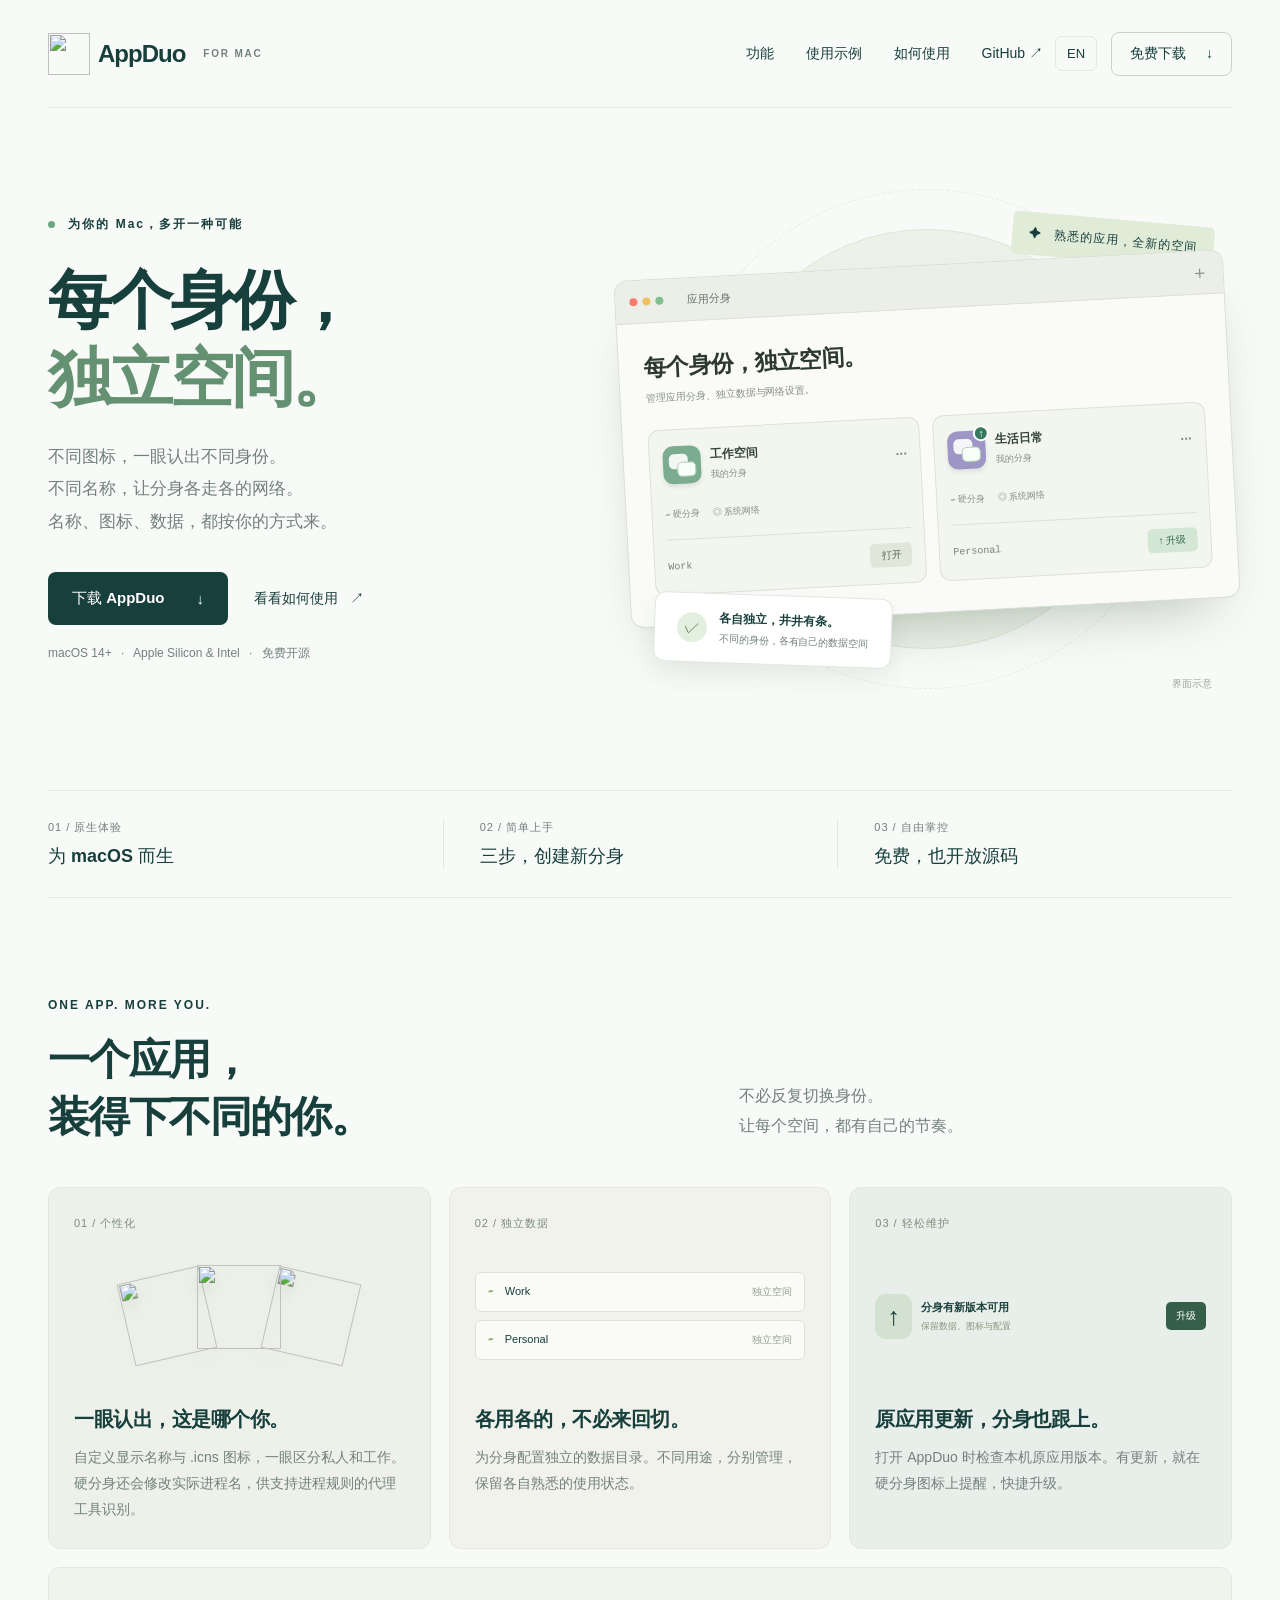
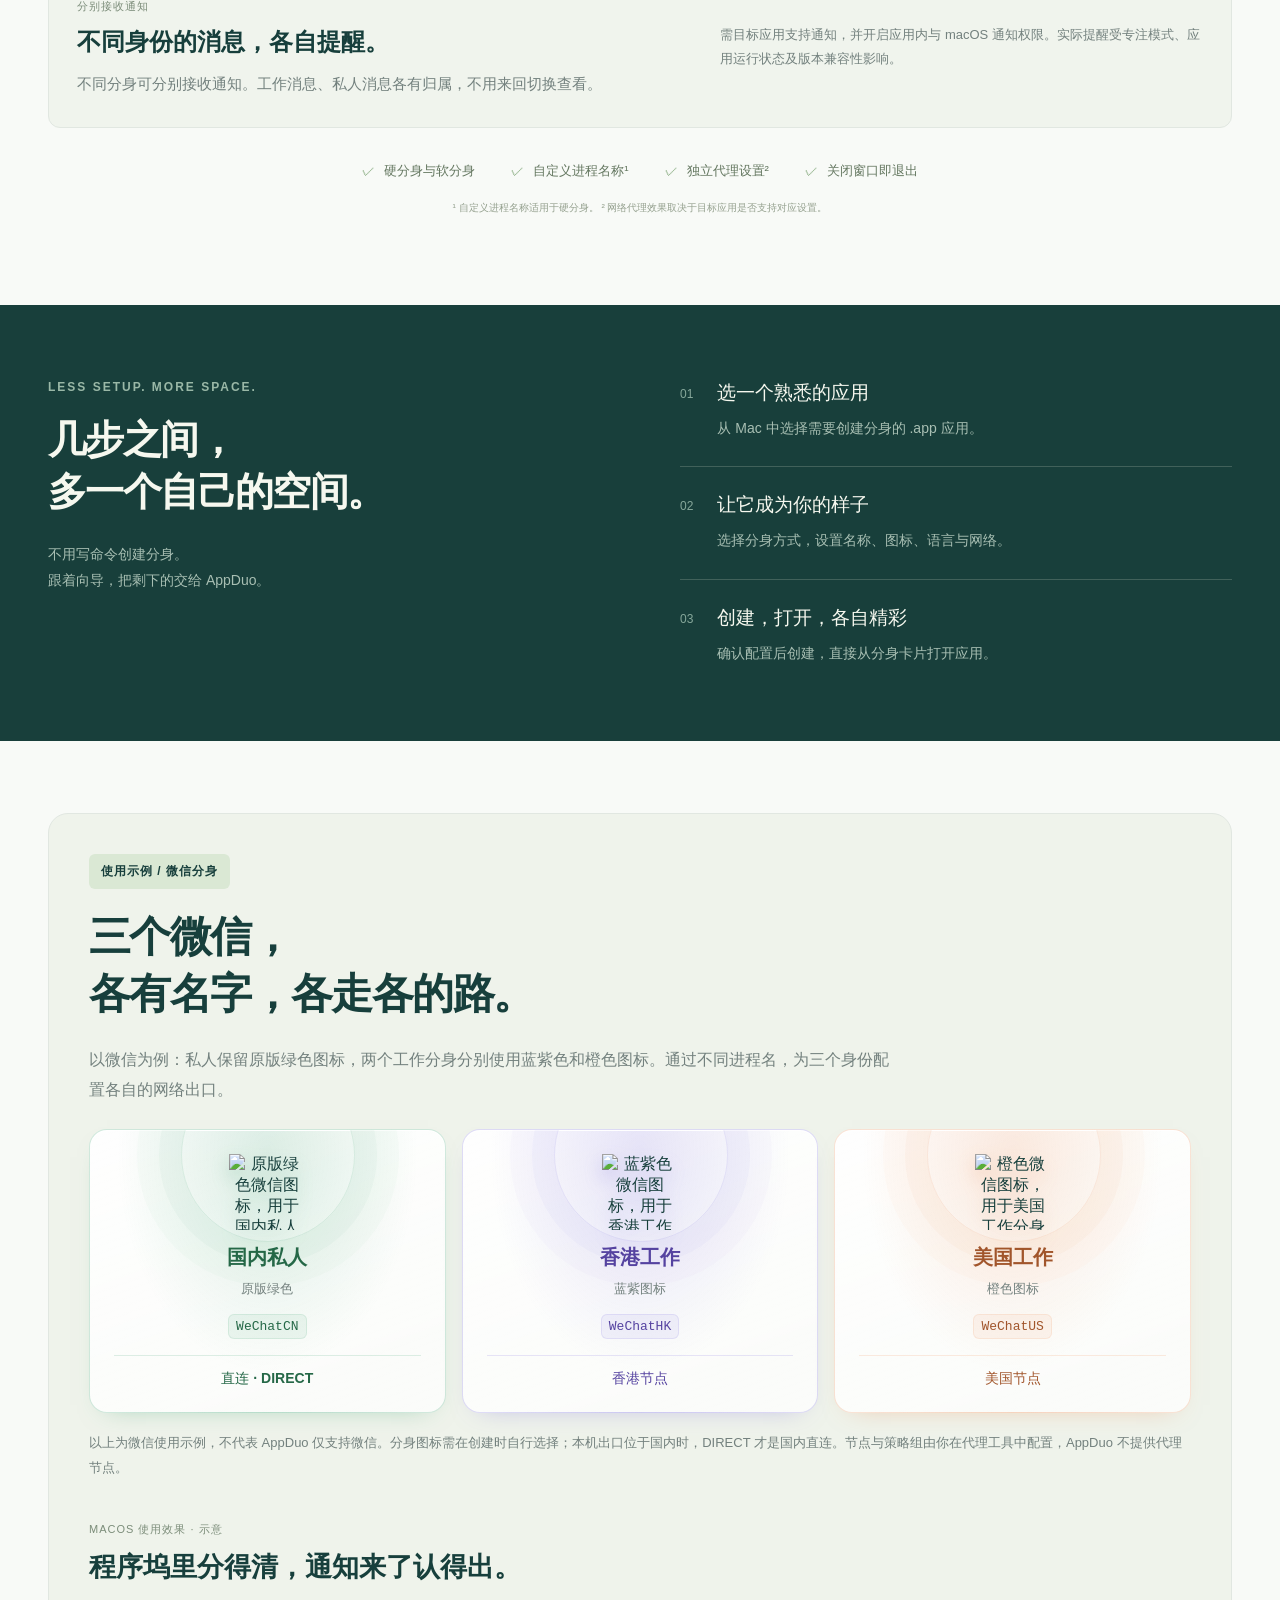
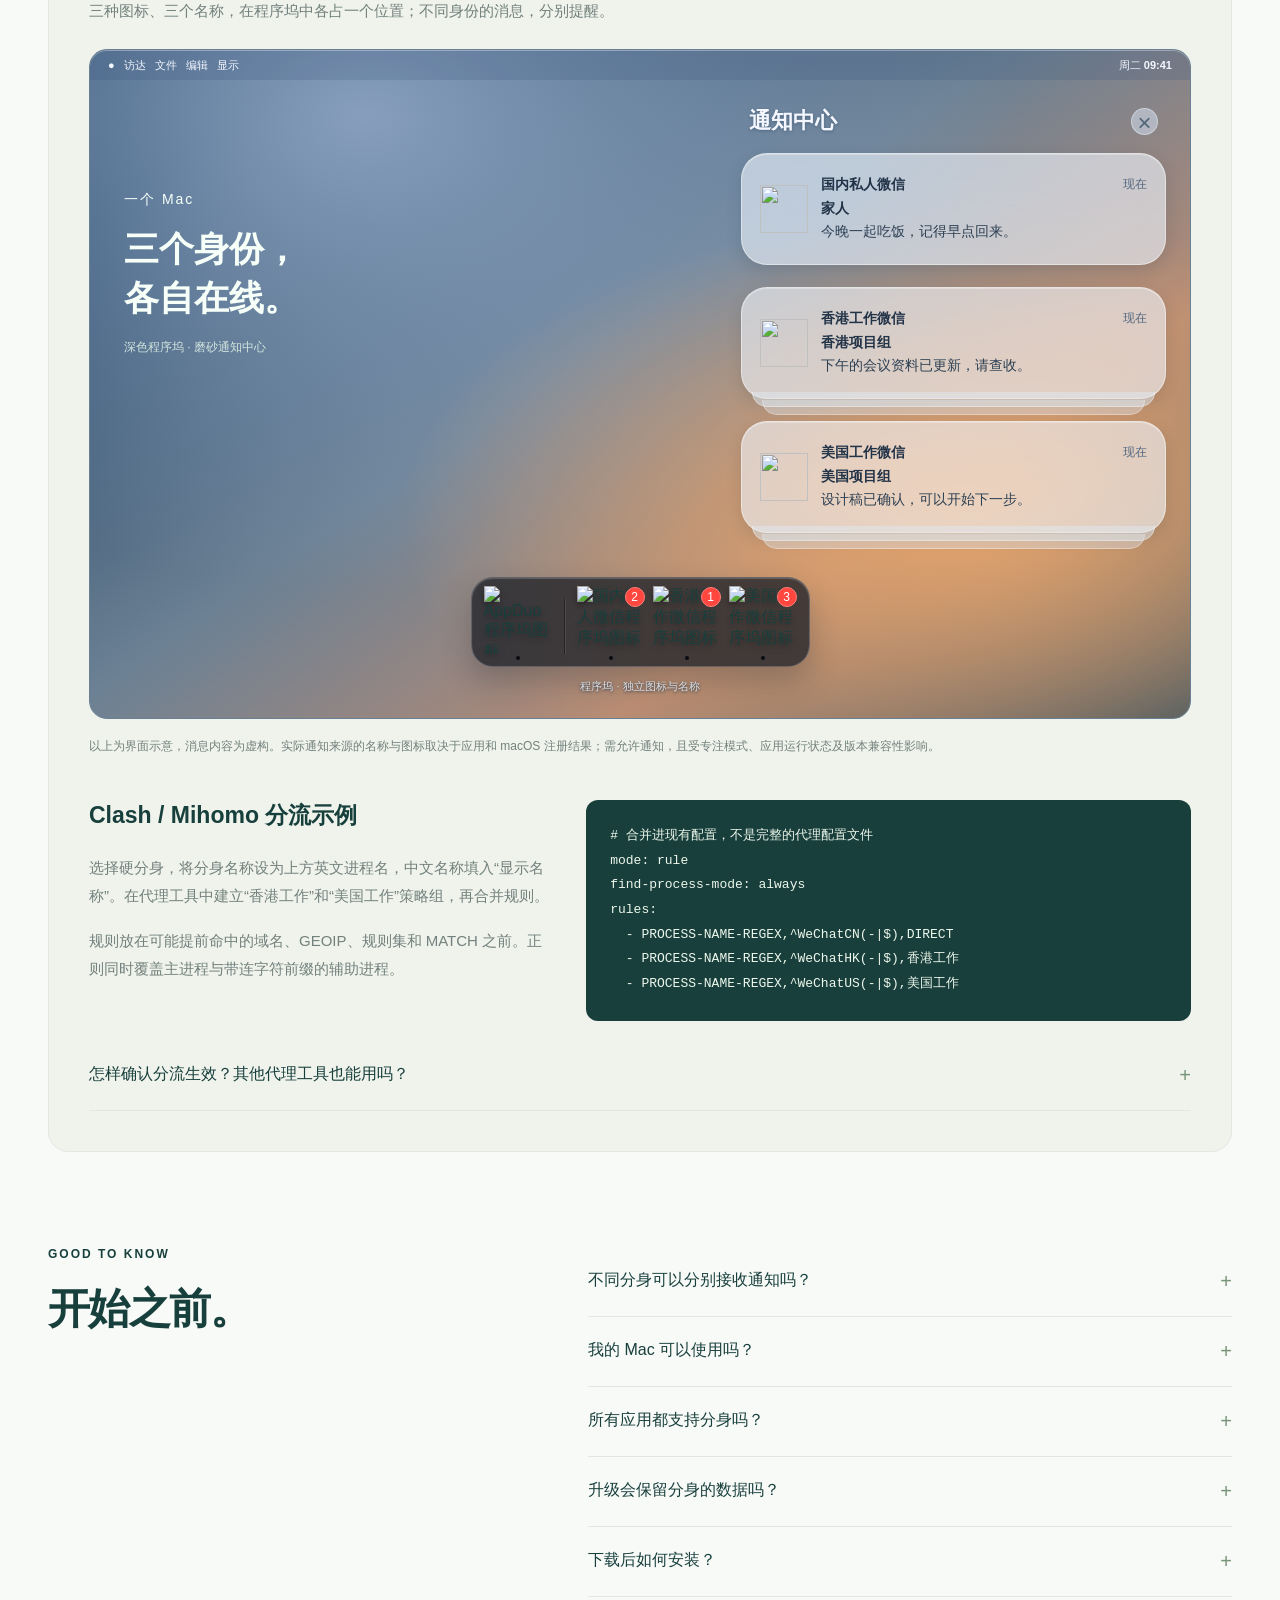
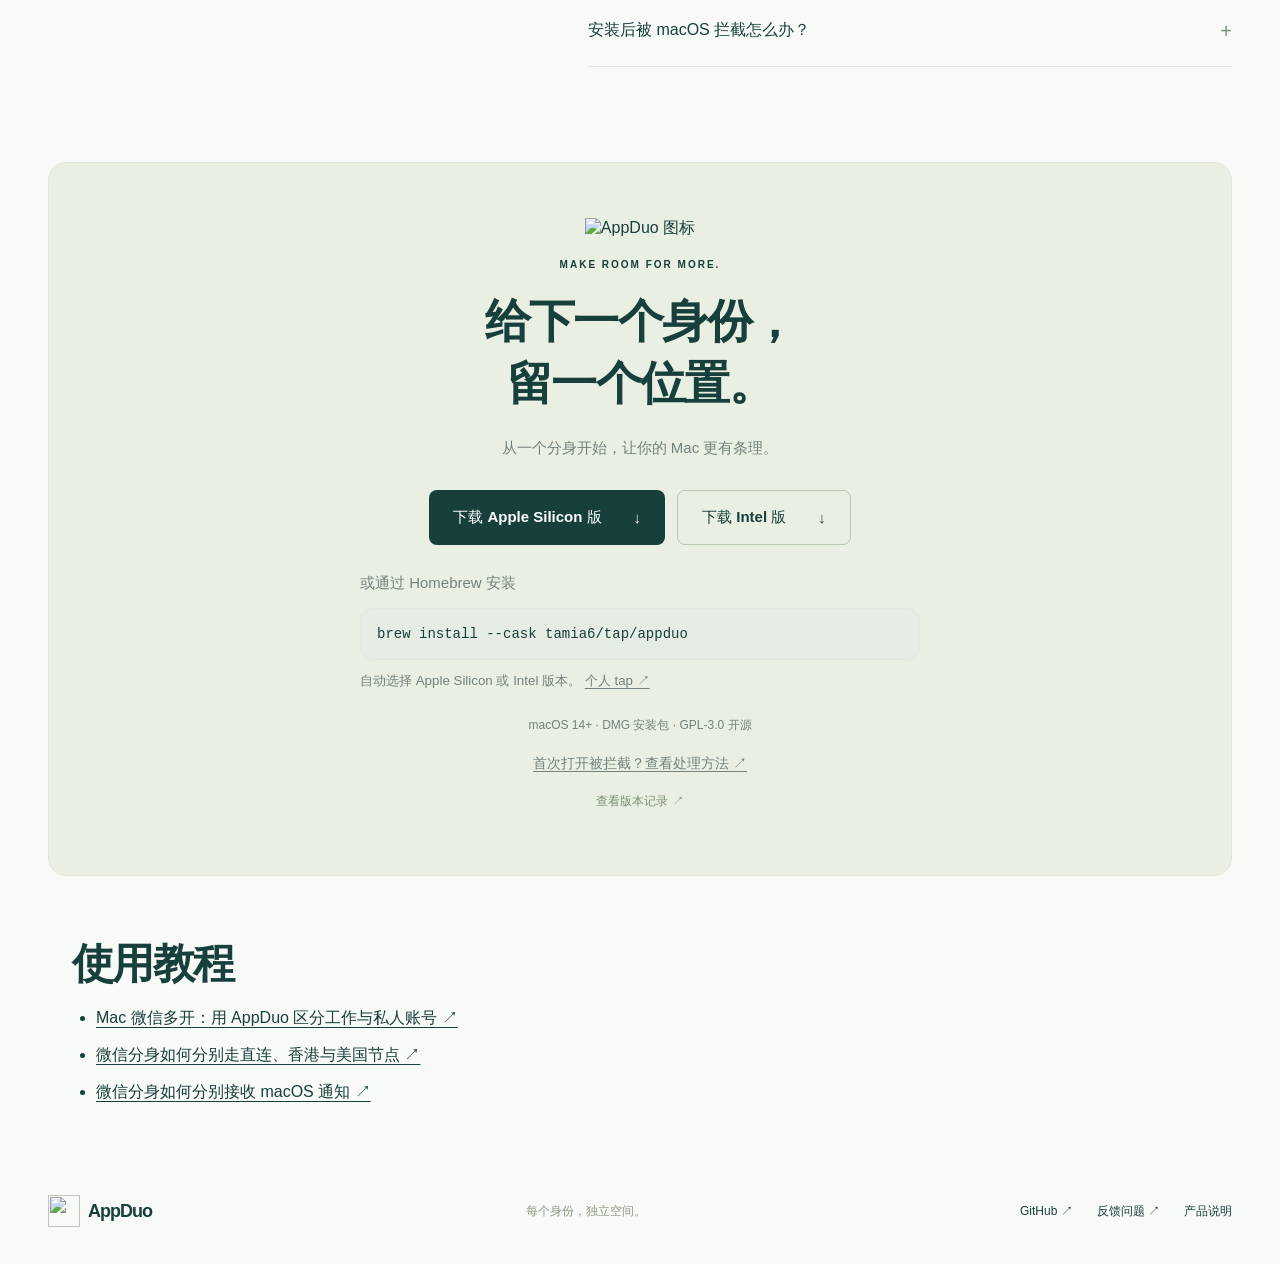
==== commit 6f245f27: "Explain how users can open unnotarized AppDuo builds" ====
--- a/website/index.html
+++ b/website/index.html
@@ -21,6 +21,6 @@
   - PROCESS-NAME-REGEX,^WeChatHK(-|$),香港工作
   - PROCESS-NAME-REGEX,^WeChatUS(-|$),美国工作</code></pre></div>
 <details class="routing-help"><summary>怎样确认分流生效？其他代理工具也能用吗？</summary><p>客户端需实际接管连接并识别本机进程。微信不一定遵循系统 HTTP 代理，可按客户端说明使用 TUN 等方式接管。在连接列表核对 WeChatCN、WeChatHK、WeChatUS 的进程名、命中规则和出口策略。</p><p>支持进程名、进程路径或正则分流的工具，可按各自语法配置；此 YAML 示例适用于支持 PROCESS-NAME-REGEX 的 Mihomo 内核，不能直接套用到所有 Clash 版本或其他工具。仅修改显示名称不足以分流；软分身仍使用原应用进程。应用内环境变量代理是另一种方式，取决于应用是否支持。</p><p><a href="https://wiki.metacubex.one/en/config/rules/">查阅 Mihomo 官方规则文档 ↗</a></p></details></section>
-<section class="faq wrap"><div><div class="eyebrow">GOOD TO KNOW</div><h2>开始之前。</h2></div><div class="questions"><details><summary>不同分身可以分别接收通知吗？</summary><p>不同分身可分别接收通知，工作与私人消息各自提醒，无需来回切换到对应分身查看。需要目标应用支持通知，并在应用内和 macOS 中允许通知；专注模式、运行状态及第三方应用版本可能影响提醒。 通知来源的名称与图标显示取决于应用及系统注册结果；不保证已退出的分身仍能收到通知。</p></details><details><summary>我的 Mac 可以使用吗？</summary><p>需要 macOS 14 或更高版本，支持 Apple Silicon 和 Intel。创建分身需要 Apple Command Line Tools；首次使用可在终端运行 <code>xcode-select --install</code> 安装，无需完整 Xcode。</p></details><details><summary>所有应用都支持分身吗？</summary><p>AppDuo 提供内置应用规则与自动探测，但第三方应用不同版本的兼容性可能不同。登录、多开、通知等功能需要在目标应用中实际验证。</p></details><details><summary>升级会保留分身的数据吗？</summary><p>升级会保留分身数据、图标和配置。请先更新本机原应用，再打开 AppDuo 检测；退出正在运行的分身后，即可升级。构建失败会保留旧分身。</p></details><details><summary>下载后如何安装？</summary><p>下载对应芯片的 DMG，将 AppDuo 拖入「应用程序」。当前版本尚未经过 Apple 公证；如 macOS 阻止打开，在确认下载来源后，可前往「系统设置 → 隐私与安全性」允许打开。</p></details></div></section>
-<section class="download wrap" id="download"><img src="assets/appduo.png" alt="AppDuo 图标" width="88" height="88"><div class="eyebrow">MAKE ROOM FOR MORE.</div><h2>给下一个身份，<br>留一个位置。</h2><p>从一个分身开始，让你的 Mac 更有条理。</p><div class="download-buttons"><a class="button" href="https://github.com/tamia6/AppDuo/releases/latest/download/AppDuo-arm64.dmg">下载 Apple Silicon 版 <span>↓</span></a><a class="button secondary" href="https://github.com/tamia6/AppDuo/releases/latest/download/AppDuo-x86_64.dmg">下载 Intel 版 <span>↓</span></a></div><div class="brew-install"><p>或通过 Homebrew 安装</p><pre><code>brew install --cask tamia6/tap/appduo</code></pre><small>自动选择 Apple Silicon 或 Intel 版本。 <a href="https://github.com/tamia6/homebrew-tap">个人 tap ↗</a></small></div><span class="compat">macOS 14+ · DMG 安装包 · GPL-3.0 开源</span><a class="release-link" href="https://github.com/tamia6/AppDuo/releases">查看版本记录 ↗</a></section><section class="wrap guide-links" id="guides"><h2>使用教程</h2><ul><li><a href="https://tamia6.github.io/AppDuo/guides/wechat-multiple-accounts/">Mac 微信多开：用 AppDuo 区分工作与私人账号 ↗</a></li><li><a href="https://tamia6.github.io/AppDuo/guides/wechat-process-routing/">微信分身如何分别走直连、香港与美国节点 ↗</a></li><li><a href="https://tamia6.github.io/AppDuo/guides/wechat-notifications/">微信分身如何分别接收 macOS 通知 ↗</a></li></ul></section></main>
+<section class="faq wrap"><div><div class="eyebrow">GOOD TO KNOW</div><h2>开始之前。</h2></div><div class="questions"><details><summary>不同分身可以分别接收通知吗？</summary><p>不同分身可分别接收通知，工作与私人消息各自提醒，无需来回切换到对应分身查看。需要目标应用支持通知，并在应用内和 macOS 中允许通知；专注模式、运行状态及第三方应用版本可能影响提醒。 通知来源的名称与图标显示取决于应用及系统注册结果；不保证已退出的分身仍能收到通知。</p></details><details><summary>我的 Mac 可以使用吗？</summary><p>需要 macOS 14 或更高版本，支持 Apple Silicon 和 Intel。创建分身需要 Apple Command Line Tools；首次使用可在终端运行 <code>xcode-select --install</code> 安装，无需完整 Xcode。</p></details><details><summary>所有应用都支持分身吗？</summary><p>AppDuo 提供内置应用规则与自动探测，但第三方应用不同版本的兼容性可能不同。登录、多开、通知等功能需要在目标应用中实际验证。</p></details><details><summary>升级会保留分身的数据吗？</summary><p>升级会保留分身数据、图标和配置。请先更新本机原应用，再打开 AppDuo 检测；退出正在运行的分身后，即可升级。构建失败会保留旧分身。</p></details><details><summary>下载后如何安装？</summary><p>下载对应芯片的 DMG，将 AppDuo 拖入「应用程序」，或使用下方 Homebrew 命令安装。</p></details><details id="first-launch"><summary>安装后被 macOS 拦截怎么办？</summary><p>当前版本使用 ad-hoc 签名，尚未经过 Apple 公证。首次打开可能提示无法验证开发者或无法检查恶意软件；Homebrew 安装也可能遇到此提示。</p><p>确认来自本项目 GitHub Releases 或个人 Homebrew tap，并且你信任此来源后：</p><ol><li>在「应用程序」中尝试打开 AppDuo；被拦截后关闭提示。</li><li>前往「系统设置 → 隐私与安全性」，找到 AppDuo 提示，点击「仍要打开」。</li><li>按系统提示完成验证，再点击「打开」。系统会为该应用保存例外。</li></ol><p>此操作不会让应用获得公证。无需关闭 Gatekeeper 或运行移除隔离属性的终端命令。若提示“将损坏你的电脑”或“应用已损坏”，请停止打开并重新从官方 Release 下载；仍有问题时提交 issue。公司管理的 Mac 可能需联系管理员。</p><p><a href="https://support.apple.com/zh-cn/102445">Apple 官方打开说明 ↗</a></p></details></div></section>
+<section class="download wrap" id="download"><img src="assets/appduo.png" alt="AppDuo 图标" width="88" height="88"><div class="eyebrow">MAKE ROOM FOR MORE.</div><h2>给下一个身份，<br>留一个位置。</h2><p>从一个分身开始，让你的 Mac 更有条理。</p><div class="download-buttons"><a class="button" href="https://github.com/tamia6/AppDuo/releases/latest/download/AppDuo-arm64.dmg">下载 Apple Silicon 版 <span>↓</span></a><a class="button secondary" href="https://github.com/tamia6/AppDuo/releases/latest/download/AppDuo-x86_64.dmg">下载 Intel 版 <span>↓</span></a></div><div class="brew-install"><p>或通过 Homebrew 安装</p><pre><code>brew install --cask tamia6/tap/appduo</code></pre><small>自动选择 Apple Silicon 或 Intel 版本。 <a href="https://github.com/tamia6/homebrew-tap">个人 tap ↗</a></small></div><span class="compat">macOS 14+ · DMG 安装包 · GPL-3.0 开源</span><p class="first-launch-link"><a href="#first-launch">首次打开被拦截？查看处理方法 ↗</a></p><a class="release-link" href="https://github.com/tamia6/AppDuo/releases">查看版本记录 ↗</a></section><section class="wrap guide-links" id="guides"><h2>使用教程</h2><ul><li><a href="https://tamia6.github.io/AppDuo/guides/wechat-multiple-accounts/">Mac 微信多开：用 AppDuo 区分工作与私人账号 ↗</a></li><li><a href="https://tamia6.github.io/AppDuo/guides/wechat-process-routing/">微信分身如何分别走直连、香港与美国节点 ↗</a></li><li><a href="https://tamia6.github.io/AppDuo/guides/wechat-notifications/">微信分身如何分别接收 macOS 通知 ↗</a></li></ul></section></main>
 <footer class="wrap"><a class="brand" href="#"><img src="assets/appduo.png" alt="">AppDuo</a><span>每个身份，独立空间。</span><div><a href="https://github.com/tamia6/AppDuo">GitHub ↗</a><a href="https://github.com/tamia6/AppDuo/issues">反馈问题 ↗</a><a href="/AppDuo/llms.txt">产品说明</a></div></footer></body></html>
--- a/website/style.css
+++ b/website/style.css
@@ -23,3 +23,5 @@
 .guide{max-width:860px;padding:48px 24px 80px}.guide h1{font-size:clamp(2rem,5vw,3.3rem);line-height:1.2;margin-bottom:24px}.guide h2{font-size:1.5rem;margin:36px 0 16px}.guide p,.guide li{line-height:1.85;margin-bottom:12px}.guide ul,.guide ol,.guide-links ul{padding-left:24px}.guide img{max-width:100%;height:auto;border-radius:16px}.guide .notification-shot{max-width:520px;width:100%}.guide pre{padding:20px;overflow:auto;background:#e5ece4;border-radius:12px}.guide table{width:100%;border-collapse:collapse}.guide td,.guide th{text-align:left;padding:12px 8px;border-bottom:1px solid #ccd8ce}.guide a,.guide-links a{text-decoration:underline;text-underline-offset:4px}.guide .note{font-size:.9rem;color:#566b66}.guide-links{padding:40px 24px}.guide-links li{margin:16px 0}
 
 .download .brew-install{max-width:560px;margin:24px auto;text-align:left}.download .brew-install p{margin:0 0 10px;font-size:15px}.brew-install pre{margin:0 0 10px;padding:16px;background:#e5ece4;border:1px solid var(--line);border-radius:12px;overflow-x:auto}.brew-install code{font-size:14px;white-space:pre}.brew-install small{color:var(--muted);line-height:1.6}.brew-install a{text-decoration:underline;text-underline-offset:3px}
+
+.questions ol{padding-left:24px;line-height:1.8}.questions ol li{margin:8px 0}.download .first-launch-link{font-size:14px;margin:16px 0}.first-launch-link a{text-decoration:underline;text-underline-offset:3px}
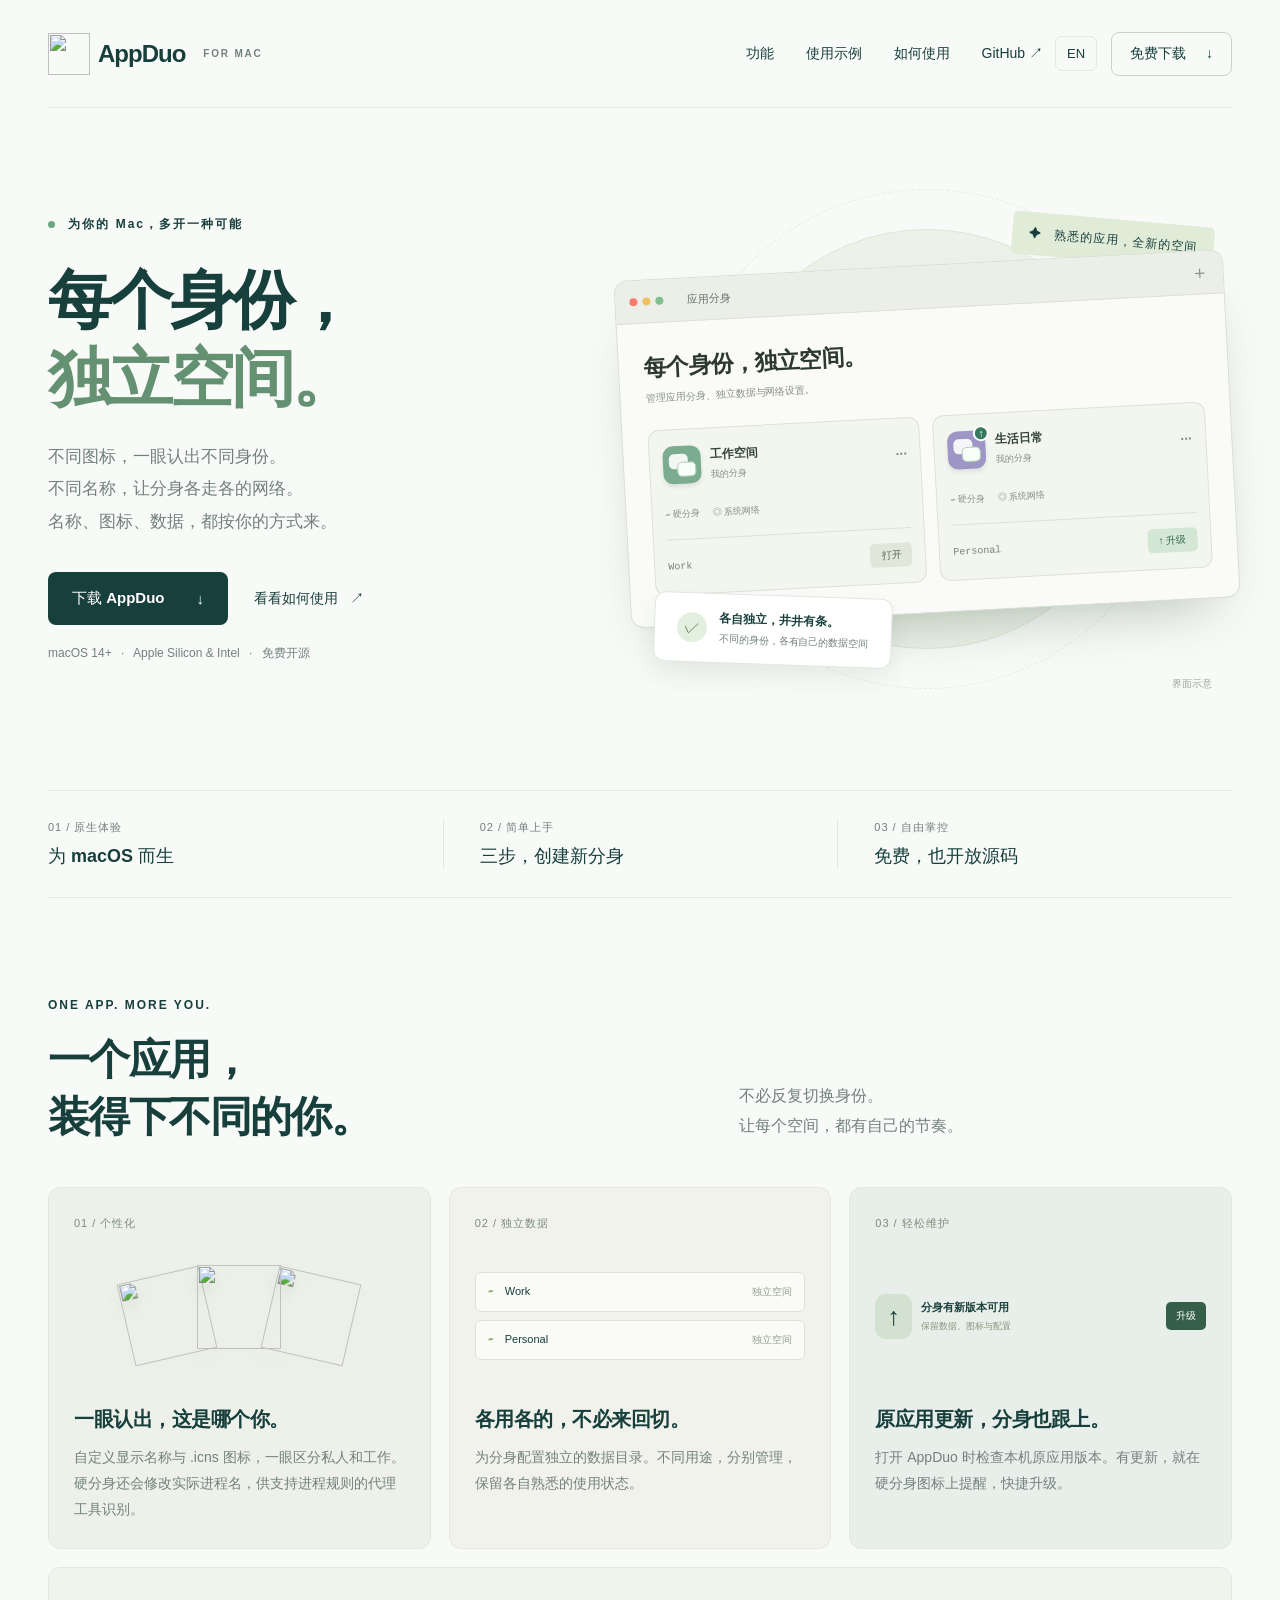
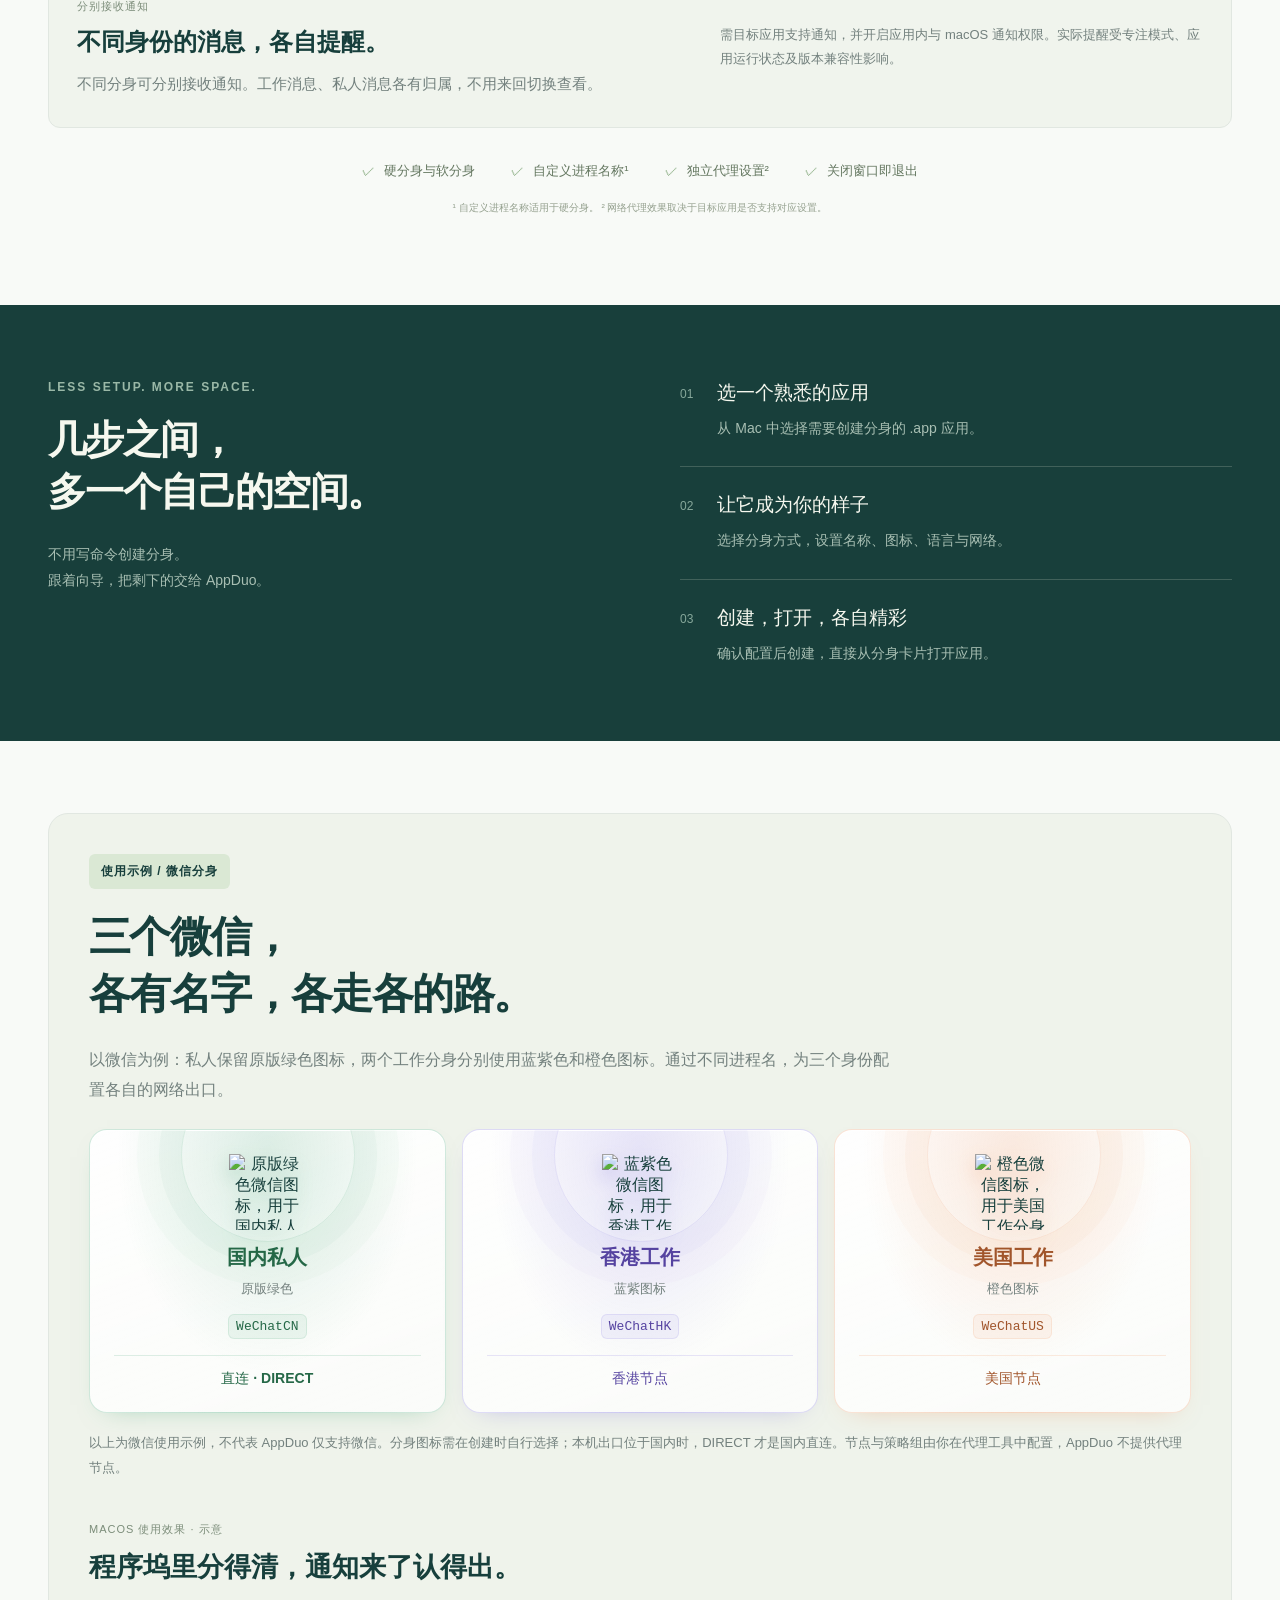
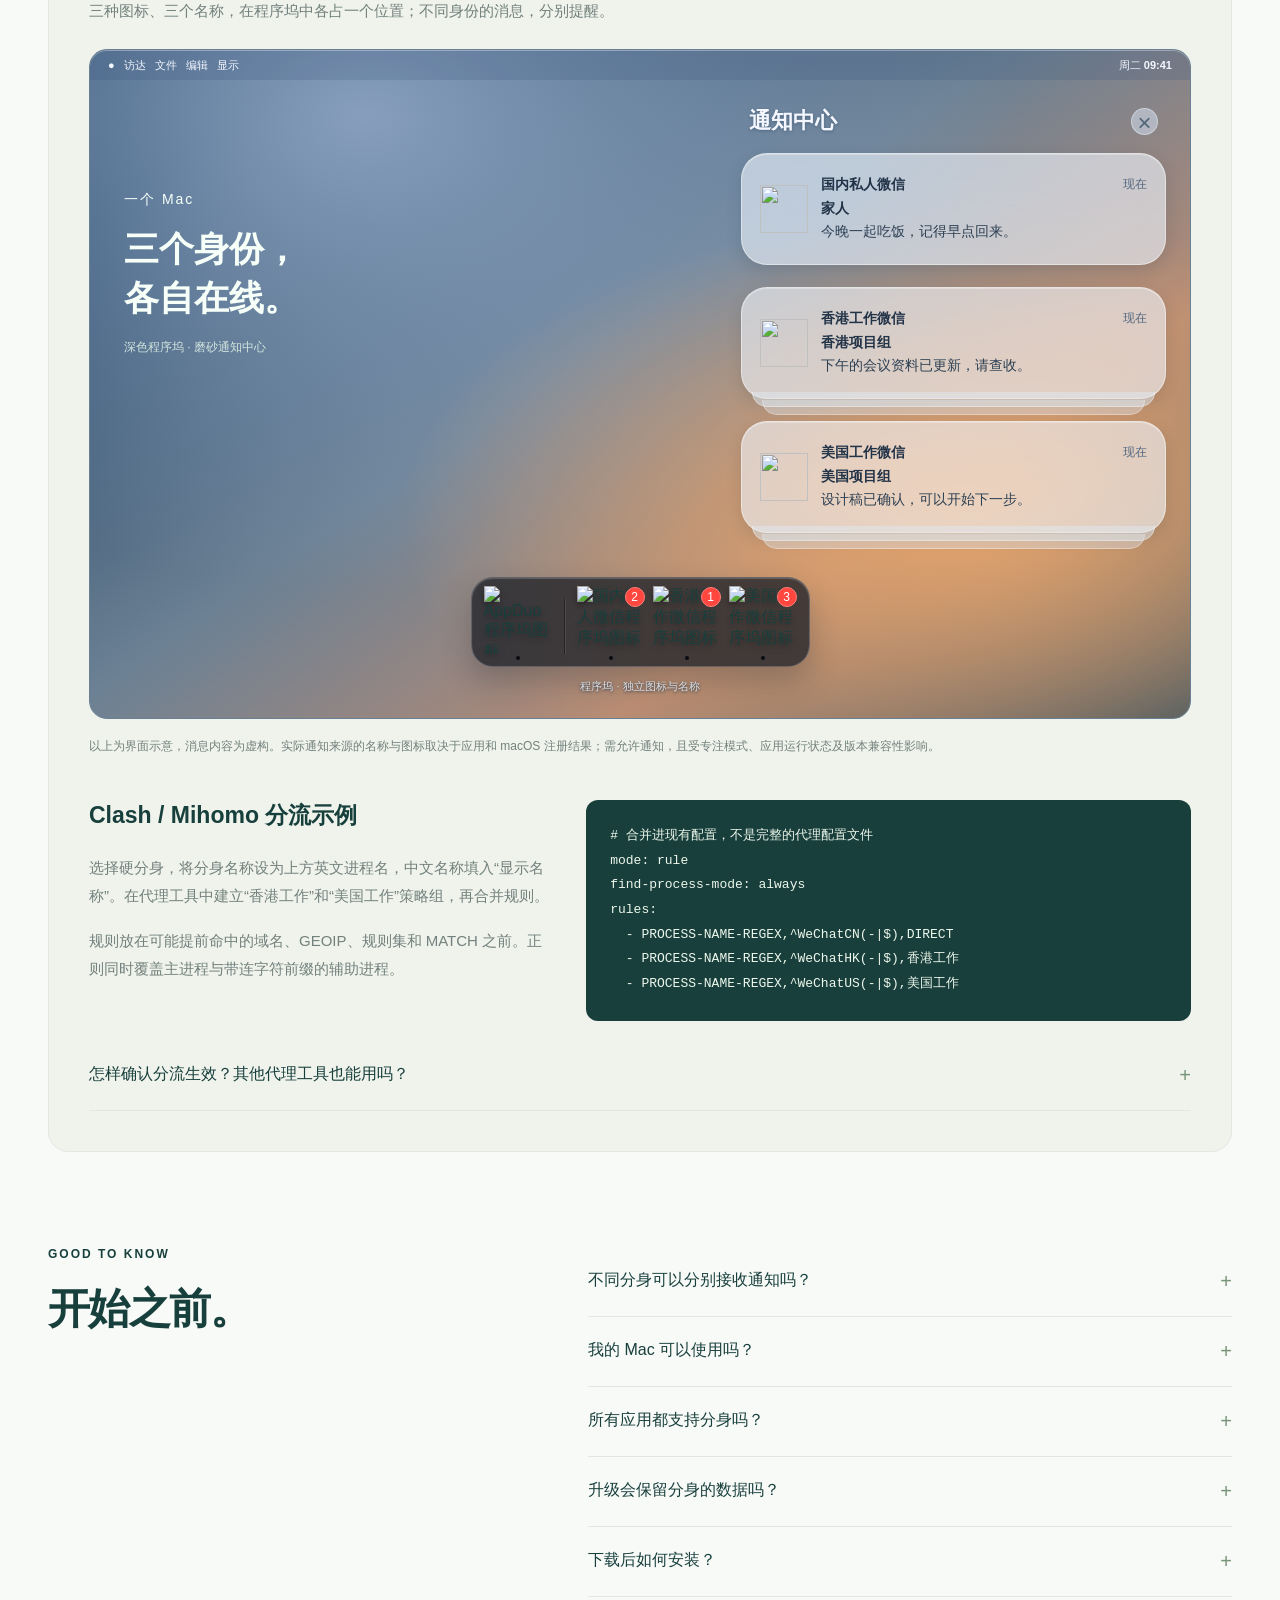
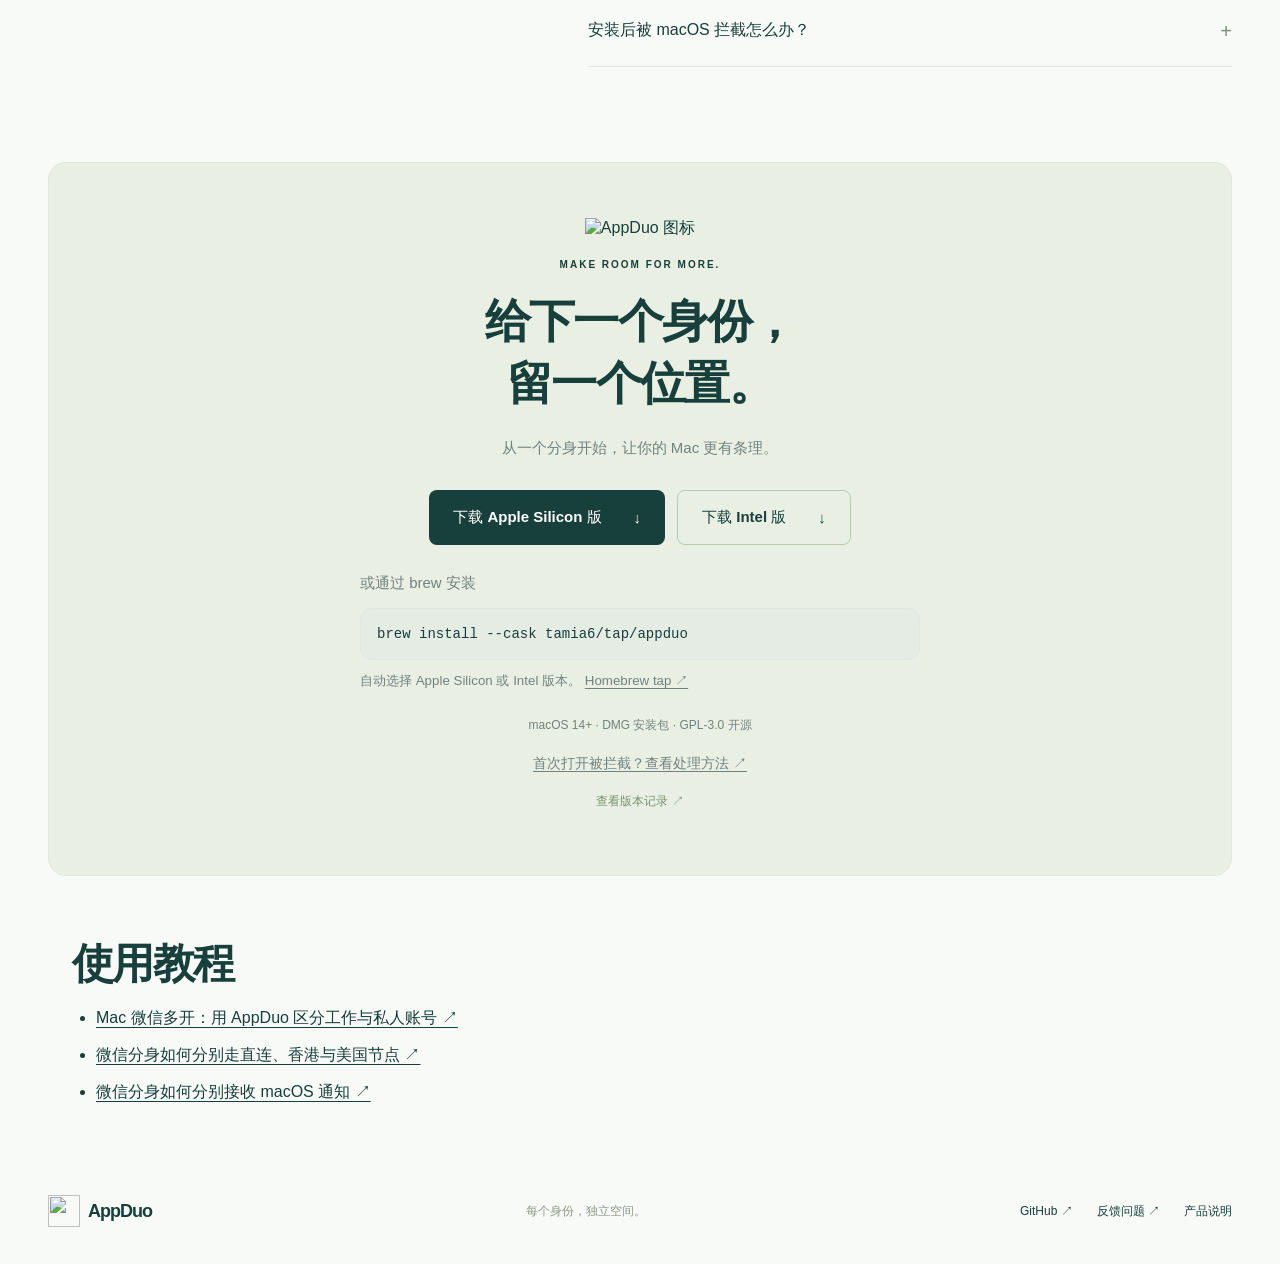
==== commit f79ec535: "Use Homebrew installation wording without personal qualifier" ====
--- a/website/index.html
+++ b/website/index.html
@@ -21,6 +21,6 @@
   - PROCESS-NAME-REGEX,^WeChatHK(-|$),香港工作
   - PROCESS-NAME-REGEX,^WeChatUS(-|$),美国工作</code></pre></div>
 <details class="routing-help"><summary>怎样确认分流生效？其他代理工具也能用吗？</summary><p>客户端需实际接管连接并识别本机进程。微信不一定遵循系统 HTTP 代理，可按客户端说明使用 TUN 等方式接管。在连接列表核对 WeChatCN、WeChatHK、WeChatUS 的进程名、命中规则和出口策略。</p><p>支持进程名、进程路径或正则分流的工具，可按各自语法配置；此 YAML 示例适用于支持 PROCESS-NAME-REGEX 的 Mihomo 内核，不能直接套用到所有 Clash 版本或其他工具。仅修改显示名称不足以分流；软分身仍使用原应用进程。应用内环境变量代理是另一种方式，取决于应用是否支持。</p><p><a href="https://wiki.metacubex.one/en/config/rules/">查阅 Mihomo 官方规则文档 ↗</a></p></details></section>
-<section class="faq wrap"><div><div class="eyebrow">GOOD TO KNOW</div><h2>开始之前。</h2></div><div class="questions"><details><summary>不同分身可以分别接收通知吗？</summary><p>不同分身可分别接收通知，工作与私人消息各自提醒，无需来回切换到对应分身查看。需要目标应用支持通知，并在应用内和 macOS 中允许通知；专注模式、运行状态及第三方应用版本可能影响提醒。 通知来源的名称与图标显示取决于应用及系统注册结果；不保证已退出的分身仍能收到通知。</p></details><details><summary>我的 Mac 可以使用吗？</summary><p>需要 macOS 14 或更高版本，支持 Apple Silicon 和 Intel。创建分身需要 Apple Command Line Tools；首次使用可在终端运行 <code>xcode-select --install</code> 安装，无需完整 Xcode。</p></details><details><summary>所有应用都支持分身吗？</summary><p>AppDuo 提供内置应用规则与自动探测，但第三方应用不同版本的兼容性可能不同。登录、多开、通知等功能需要在目标应用中实际验证。</p></details><details><summary>升级会保留分身的数据吗？</summary><p>升级会保留分身数据、图标和配置。请先更新本机原应用，再打开 AppDuo 检测；退出正在运行的分身后，即可升级。构建失败会保留旧分身。</p></details><details><summary>下载后如何安装？</summary><p>下载对应芯片的 DMG，将 AppDuo 拖入「应用程序」，或使用下方 Homebrew 命令安装。</p></details><details id="first-launch"><summary>安装后被 macOS 拦截怎么办？</summary><p>当前版本使用 ad-hoc 签名，尚未经过 Apple 公证。首次打开可能提示无法验证开发者或无法检查恶意软件；Homebrew 安装也可能遇到此提示。</p><p>确认来自本项目 GitHub Releases 或个人 Homebrew tap，并且你信任此来源后：</p><ol><li>在「应用程序」中尝试打开 AppDuo；被拦截后关闭提示。</li><li>前往「系统设置 → 隐私与安全性」，找到 AppDuo 提示，点击「仍要打开」。</li><li>按系统提示完成验证，再点击「打开」。系统会为该应用保存例外。</li></ol><p>此操作不会让应用获得公证。无需关闭 Gatekeeper 或运行移除隔离属性的终端命令。若提示“将损坏你的电脑”或“应用已损坏”，请停止打开并重新从官方 Release 下载；仍有问题时提交 issue。公司管理的 Mac 可能需联系管理员。</p><p><a href="https://support.apple.com/zh-cn/102445">Apple 官方打开说明 ↗</a></p></details></div></section>
-<section class="download wrap" id="download"><img src="assets/appduo.png" alt="AppDuo 图标" width="88" height="88"><div class="eyebrow">MAKE ROOM FOR MORE.</div><h2>给下一个身份，<br>留一个位置。</h2><p>从一个分身开始，让你的 Mac 更有条理。</p><div class="download-buttons"><a class="button" href="https://github.com/tamia6/AppDuo/releases/latest/download/AppDuo-arm64.dmg">下载 Apple Silicon 版 <span>↓</span></a><a class="button secondary" href="https://github.com/tamia6/AppDuo/releases/latest/download/AppDuo-x86_64.dmg">下载 Intel 版 <span>↓</span></a></div><div class="brew-install"><p>或通过 Homebrew 安装</p><pre><code>brew install --cask tamia6/tap/appduo</code></pre><small>自动选择 Apple Silicon 或 Intel 版本。 <a href="https://github.com/tamia6/homebrew-tap">个人 tap ↗</a></small></div><span class="compat">macOS 14+ · DMG 安装包 · GPL-3.0 开源</span><p class="first-launch-link"><a href="#first-launch">首次打开被拦截？查看处理方法 ↗</a></p><a class="release-link" href="https://github.com/tamia6/AppDuo/releases">查看版本记录 ↗</a></section><section class="wrap guide-links" id="guides"><h2>使用教程</h2><ul><li><a href="https://tamia6.github.io/AppDuo/guides/wechat-multiple-accounts/">Mac 微信多开：用 AppDuo 区分工作与私人账号 ↗</a></li><li><a href="https://tamia6.github.io/AppDuo/guides/wechat-process-routing/">微信分身如何分别走直连、香港与美国节点 ↗</a></li><li><a href="https://tamia6.github.io/AppDuo/guides/wechat-notifications/">微信分身如何分别接收 macOS 通知 ↗</a></li></ul></section></main>
+<section class="faq wrap"><div><div class="eyebrow">GOOD TO KNOW</div><h2>开始之前。</h2></div><div class="questions"><details><summary>不同分身可以分别接收通知吗？</summary><p>不同分身可分别接收通知，工作与私人消息各自提醒，无需来回切换到对应分身查看。需要目标应用支持通知，并在应用内和 macOS 中允许通知；专注模式、运行状态及第三方应用版本可能影响提醒。 通知来源的名称与图标显示取决于应用及系统注册结果；不保证已退出的分身仍能收到通知。</p></details><details><summary>我的 Mac 可以使用吗？</summary><p>需要 macOS 14 或更高版本，支持 Apple Silicon 和 Intel。创建分身需要 Apple Command Line Tools；首次使用可在终端运行 <code>xcode-select --install</code> 安装，无需完整 Xcode。</p></details><details><summary>所有应用都支持分身吗？</summary><p>AppDuo 提供内置应用规则与自动探测，但第三方应用不同版本的兼容性可能不同。登录、多开、通知等功能需要在目标应用中实际验证。</p></details><details><summary>升级会保留分身的数据吗？</summary><p>升级会保留分身数据、图标和配置。请先更新本机原应用，再打开 AppDuo 检测；退出正在运行的分身后，即可升级。构建失败会保留旧分身。</p></details><details><summary>下载后如何安装？</summary><p>下载对应芯片的 DMG，将 AppDuo 拖入「应用程序」，或使用下方 Homebrew 命令安装。</p></details><details id="first-launch"><summary>安装后被 macOS 拦截怎么办？</summary><p>当前版本使用 ad-hoc 签名，尚未经过 Apple 公证。首次打开可能提示无法验证开发者或无法检查恶意软件；Homebrew 安装也可能遇到此提示。</p><p>确认来自本项目 GitHub Releases 或上述 brew 安装方式，并且你信任此来源后：</p><ol><li>在「应用程序」中尝试打开 AppDuo；被拦截后关闭提示。</li><li>前往「系统设置 → 隐私与安全性」，找到 AppDuo 提示，点击「仍要打开」。</li><li>按系统提示完成验证，再点击「打开」。系统会为该应用保存例外。</li></ol><p>此操作不会让应用获得公证。无需关闭 Gatekeeper 或运行移除隔离属性的终端命令。若提示“将损坏你的电脑”或“应用已损坏”，请停止打开并重新从官方 Release 下载；仍有问题时提交 issue。公司管理的 Mac 可能需联系管理员。</p><p><a href="https://support.apple.com/zh-cn/102445">Apple 官方打开说明 ↗</a></p></details></div></section>
+<section class="download wrap" id="download"><img src="assets/appduo.png" alt="AppDuo 图标" width="88" height="88"><div class="eyebrow">MAKE ROOM FOR MORE.</div><h2>给下一个身份，<br>留一个位置。</h2><p>从一个分身开始，让你的 Mac 更有条理。</p><div class="download-buttons"><a class="button" href="https://github.com/tamia6/AppDuo/releases/latest/download/AppDuo-arm64.dmg">下载 Apple Silicon 版 <span>↓</span></a><a class="button secondary" href="https://github.com/tamia6/AppDuo/releases/latest/download/AppDuo-x86_64.dmg">下载 Intel 版 <span>↓</span></a></div><div class="brew-install"><p>或通过 brew 安装</p><pre><code>brew install --cask tamia6/tap/appduo</code></pre><small>自动选择 Apple Silicon 或 Intel 版本。 <a href="https://github.com/tamia6/homebrew-tap">Homebrew tap ↗</a></small></div><span class="compat">macOS 14+ · DMG 安装包 · GPL-3.0 开源</span><p class="first-launch-link"><a href="#first-launch">首次打开被拦截？查看处理方法 ↗</a></p><a class="release-link" href="https://github.com/tamia6/AppDuo/releases">查看版本记录 ↗</a></section><section class="wrap guide-links" id="guides"><h2>使用教程</h2><ul><li><a href="https://tamia6.github.io/AppDuo/guides/wechat-multiple-accounts/">Mac 微信多开：用 AppDuo 区分工作与私人账号 ↗</a></li><li><a href="https://tamia6.github.io/AppDuo/guides/wechat-process-routing/">微信分身如何分别走直连、香港与美国节点 ↗</a></li><li><a href="https://tamia6.github.io/AppDuo/guides/wechat-notifications/">微信分身如何分别接收 macOS 通知 ↗</a></li></ul></section></main>
 <footer class="wrap"><a class="brand" href="#"><img src="assets/appduo.png" alt="">AppDuo</a><span>每个身份，独立空间。</span><div><a href="https://github.com/tamia6/AppDuo">GitHub ↗</a><a href="https://github.com/tamia6/AppDuo/issues">反馈问题 ↗</a><a href="/AppDuo/llms.txt">产品说明</a></div></footer></body></html>
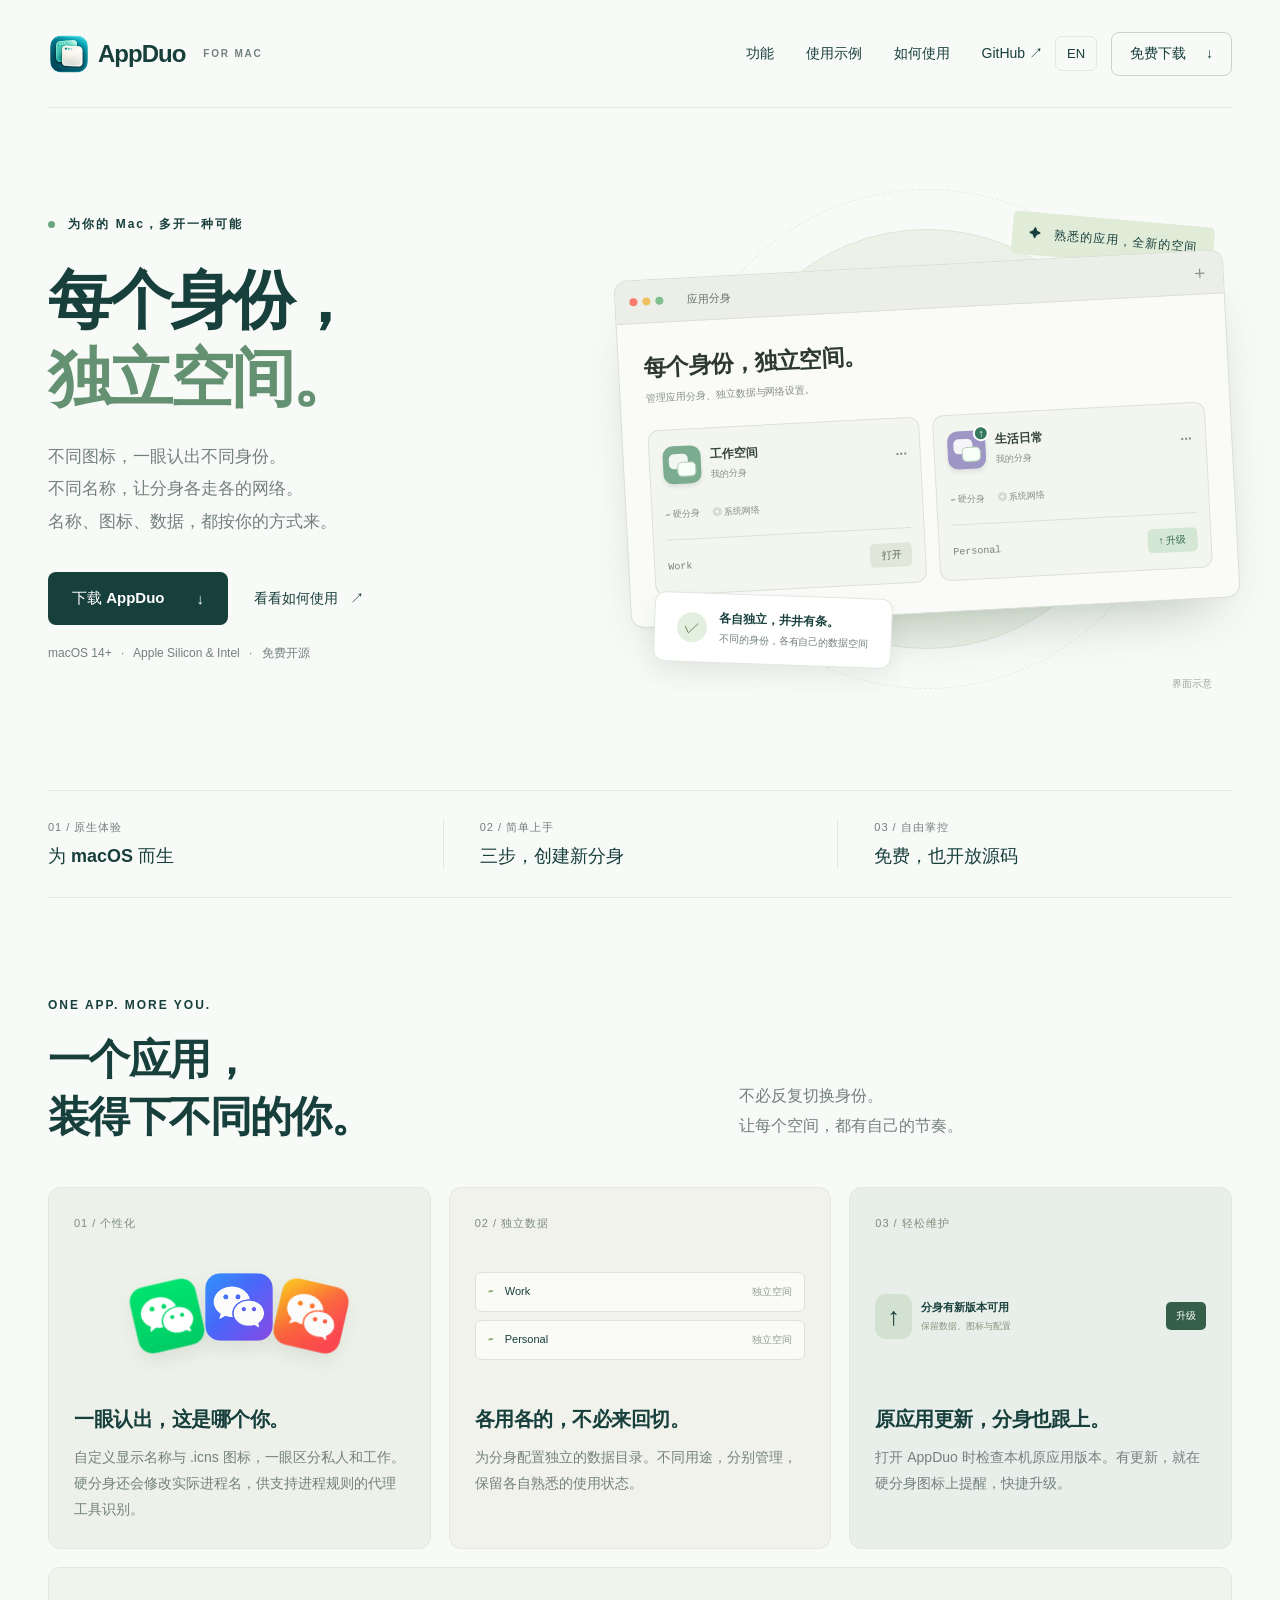
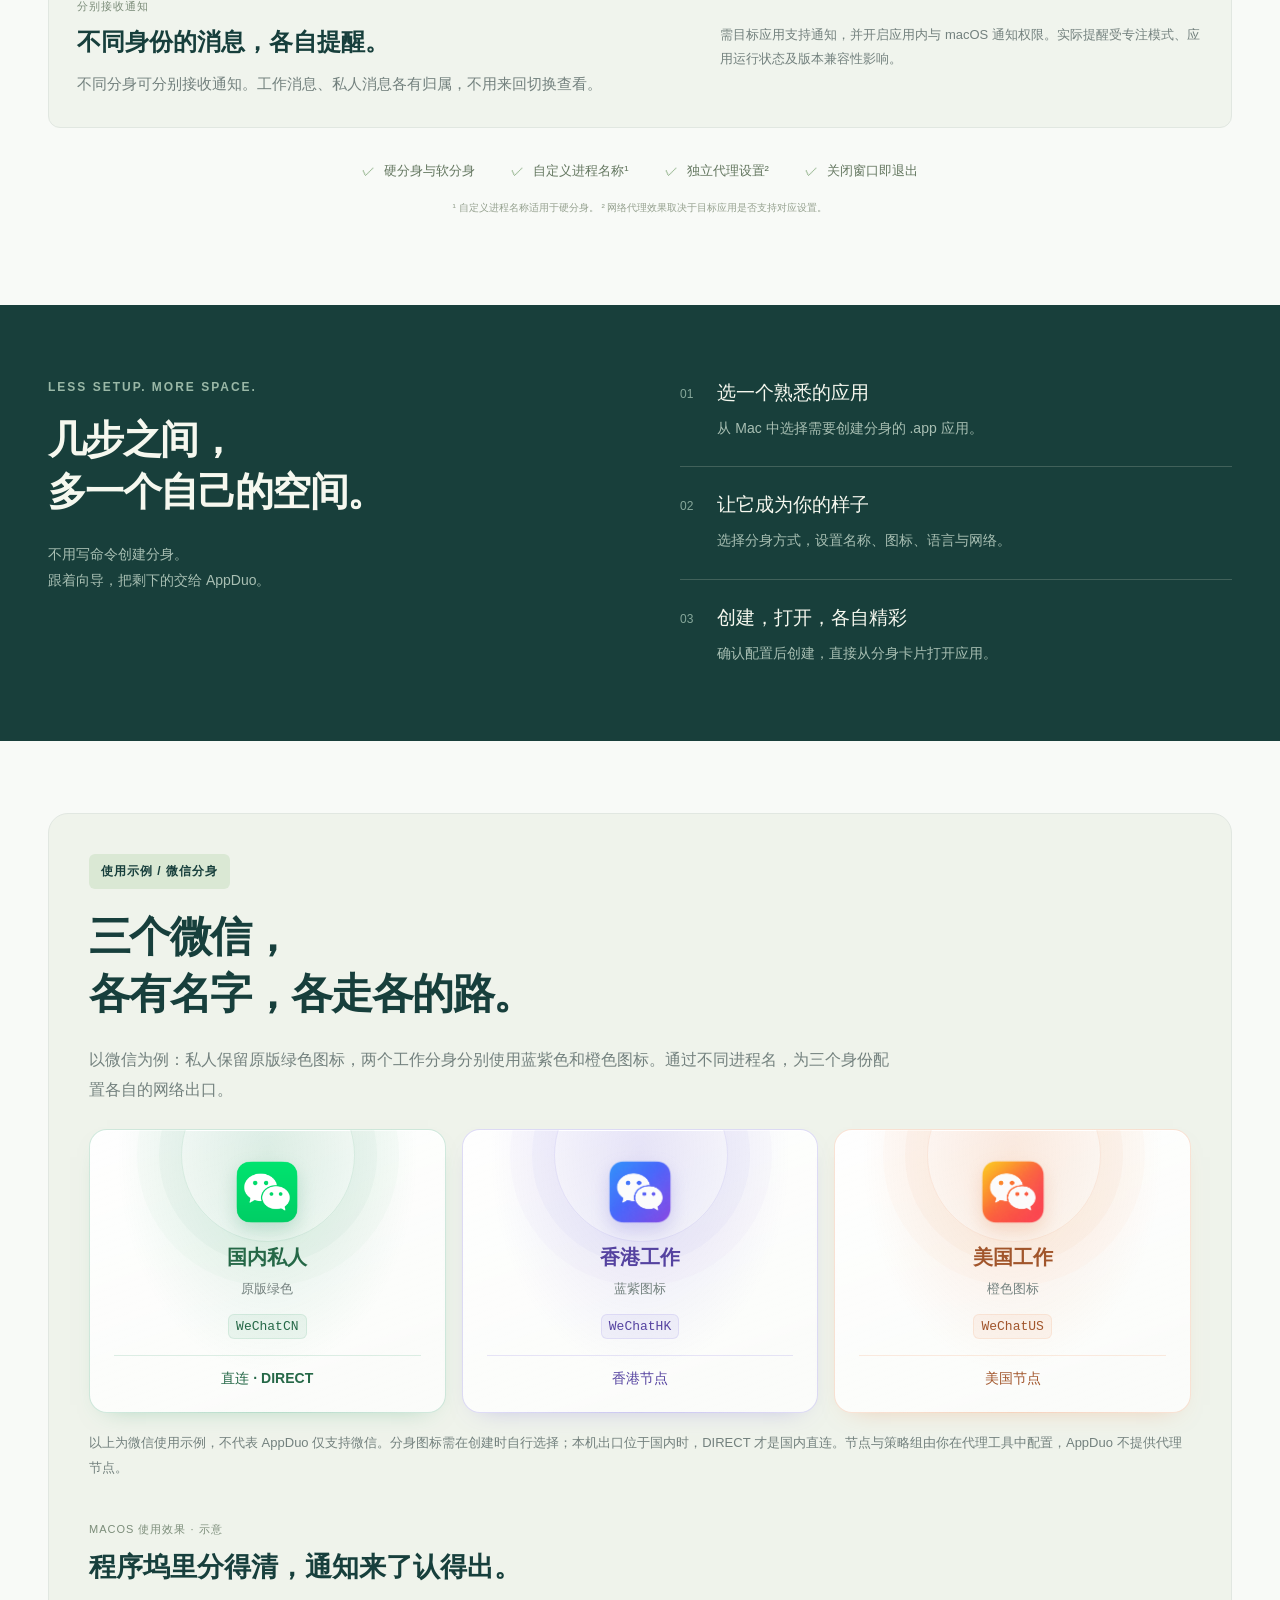
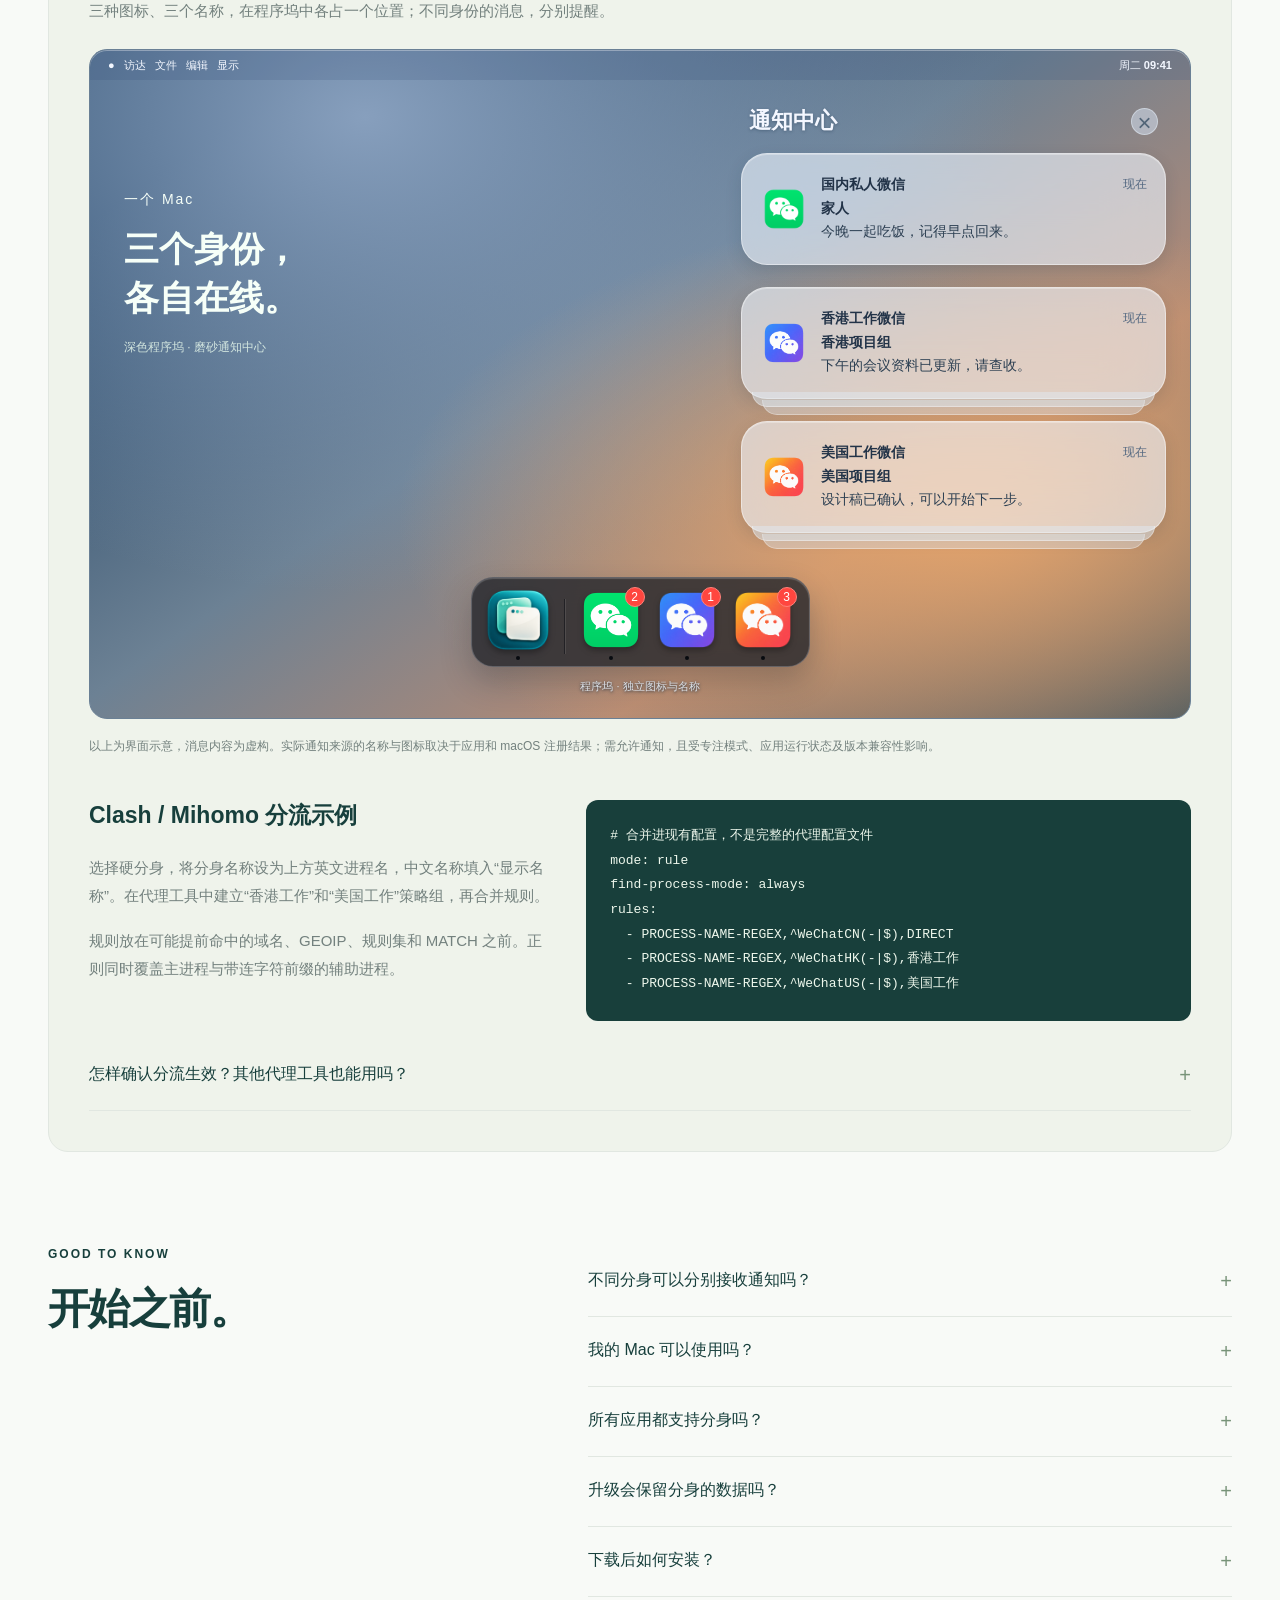
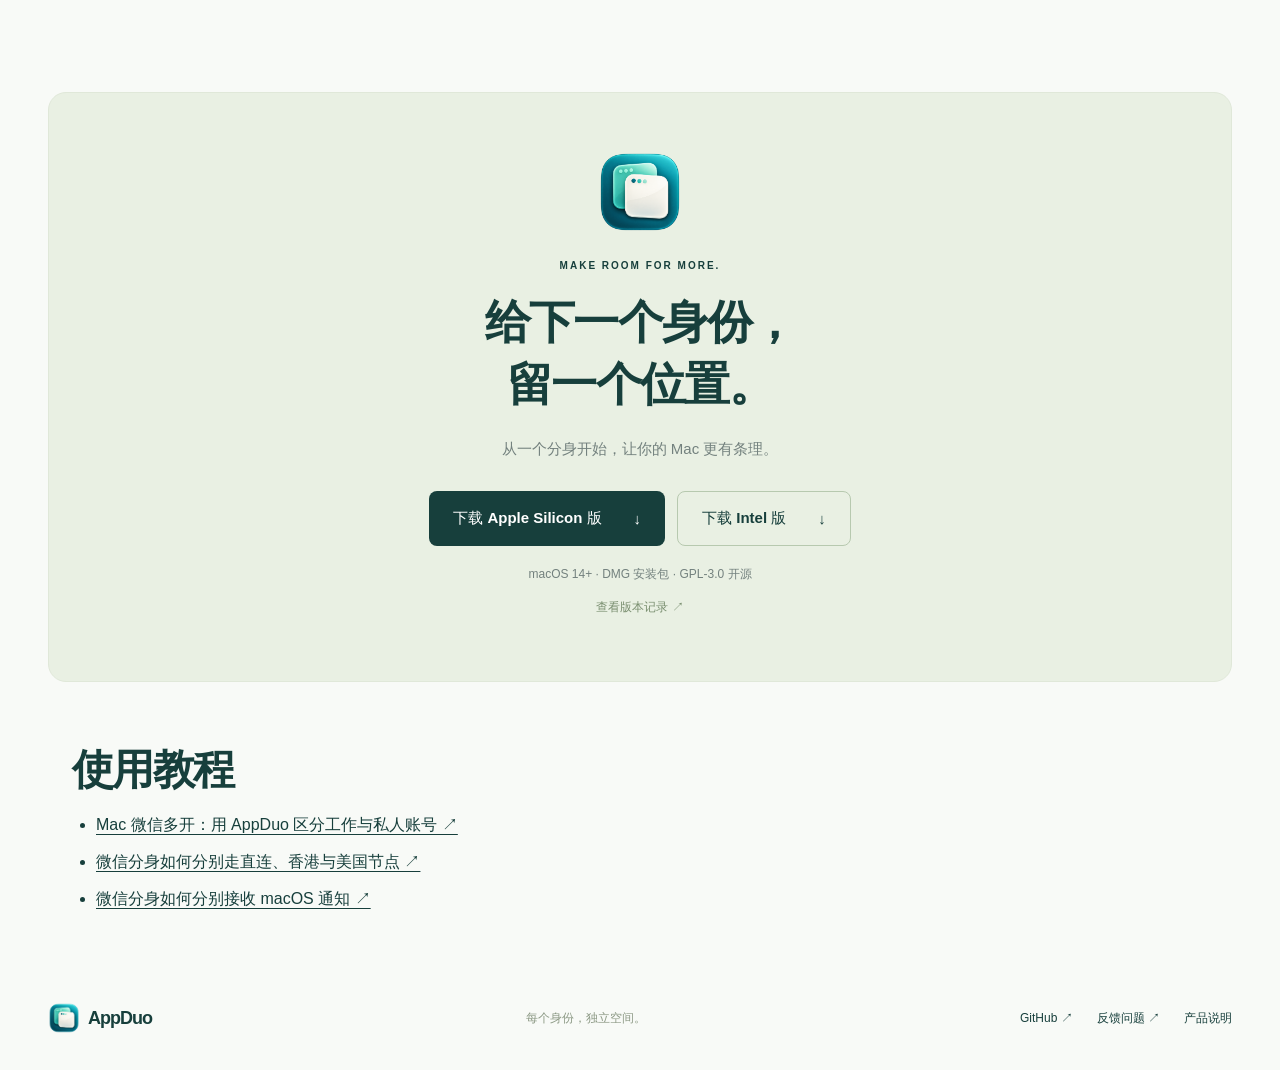
==== commit 7d35dea5: "Publish website branch" ====
--- a/website/index.html
+++ b/website/index.html
@@ -21,6 +21,6 @@
   - PROCESS-NAME-REGEX,^WeChatHK(-|$),香港工作
   - PROCESS-NAME-REGEX,^WeChatUS(-|$),美国工作</code></pre></div>
 <details class="routing-help"><summary>怎样确认分流生效？其他代理工具也能用吗？</summary><p>客户端需实际接管连接并识别本机进程。微信不一定遵循系统 HTTP 代理，可按客户端说明使用 TUN 等方式接管。在连接列表核对 WeChatCN、WeChatHK、WeChatUS 的进程名、命中规则和出口策略。</p><p>支持进程名、进程路径或正则分流的工具，可按各自语法配置；此 YAML 示例适用于支持 PROCESS-NAME-REGEX 的 Mihomo 内核，不能直接套用到所有 Clash 版本或其他工具。仅修改显示名称不足以分流；软分身仍使用原应用进程。应用内环境变量代理是另一种方式，取决于应用是否支持。</p><p><a href="https://wiki.metacubex.one/en/config/rules/">查阅 Mihomo 官方规则文档 ↗</a></p></details></section>
-<section class="faq wrap"><div><div class="eyebrow">GOOD TO KNOW</div><h2>开始之前。</h2></div><div class="questions"><details><summary>不同分身可以分别接收通知吗？</summary><p>不同分身可分别接收通知，工作与私人消息各自提醒，无需来回切换到对应分身查看。需要目标应用支持通知，并在应用内和 macOS 中允许通知；专注模式、运行状态及第三方应用版本可能影响提醒。 通知来源的名称与图标显示取决于应用及系统注册结果；不保证已退出的分身仍能收到通知。</p></details><details><summary>我的 Mac 可以使用吗？</summary><p>需要 macOS 14 或更高版本，支持 Apple Silicon 和 Intel。创建分身需要 Apple Command Line Tools；首次使用可在终端运行 <code>xcode-select --install</code> 安装，无需完整 Xcode。</p></details><details><summary>所有应用都支持分身吗？</summary><p>AppDuo 提供内置应用规则与自动探测，但第三方应用不同版本的兼容性可能不同。登录、多开、通知等功能需要在目标应用中实际验证。</p></details><details><summary>升级会保留分身的数据吗？</summary><p>升级会保留分身数据、图标和配置。请先更新本机原应用，再打开 AppDuo 检测；退出正在运行的分身后，即可升级。构建失败会保留旧分身。</p></details><details><summary>下载后如何安装？</summary><p>下载对应芯片的 DMG，将 AppDuo 拖入「应用程序」，或使用下方 Homebrew 命令安装。</p></details><details id="first-launch"><summary>安装后被 macOS 拦截怎么办？</summary><p>当前版本使用 ad-hoc 签名，尚未经过 Apple 公证。首次打开可能提示无法验证开发者或无法检查恶意软件；Homebrew 安装也可能遇到此提示。</p><p>确认来自本项目 GitHub Releases 或上述 brew 安装方式，并且你信任此来源后：</p><ol><li>在「应用程序」中尝试打开 AppDuo；被拦截后关闭提示。</li><li>前往「系统设置 → 隐私与安全性」，找到 AppDuo 提示，点击「仍要打开」。</li><li>按系统提示完成验证，再点击「打开」。系统会为该应用保存例外。</li></ol><p>此操作不会让应用获得公证。无需关闭 Gatekeeper 或运行移除隔离属性的终端命令。若提示“将损坏你的电脑”或“应用已损坏”，请停止打开并重新从官方 Release 下载；仍有问题时提交 issue。公司管理的 Mac 可能需联系管理员。</p><p><a href="https://support.apple.com/zh-cn/102445">Apple 官方打开说明 ↗</a></p></details></div></section>
-<section class="download wrap" id="download"><img src="assets/appduo.png" alt="AppDuo 图标" width="88" height="88"><div class="eyebrow">MAKE ROOM FOR MORE.</div><h2>给下一个身份，<br>留一个位置。</h2><p>从一个分身开始，让你的 Mac 更有条理。</p><div class="download-buttons"><a class="button" href="https://github.com/tamia6/AppDuo/releases/latest/download/AppDuo-arm64.dmg">下载 Apple Silicon 版 <span>↓</span></a><a class="button secondary" href="https://github.com/tamia6/AppDuo/releases/latest/download/AppDuo-x86_64.dmg">下载 Intel 版 <span>↓</span></a></div><div class="brew-install"><p>或通过 brew 安装</p><pre><code>brew install --cask tamia6/tap/appduo</code></pre><small>自动选择 Apple Silicon 或 Intel 版本。 <a href="https://github.com/tamia6/homebrew-tap">Homebrew tap ↗</a></small></div><span class="compat">macOS 14+ · DMG 安装包 · GPL-3.0 开源</span><p class="first-launch-link"><a href="#first-launch">首次打开被拦截？查看处理方法 ↗</a></p><a class="release-link" href="https://github.com/tamia6/AppDuo/releases">查看版本记录 ↗</a></section><section class="wrap guide-links" id="guides"><h2>使用教程</h2><ul><li><a href="https://tamia6.github.io/AppDuo/guides/wechat-multiple-accounts/">Mac 微信多开：用 AppDuo 区分工作与私人账号 ↗</a></li><li><a href="https://tamia6.github.io/AppDuo/guides/wechat-process-routing/">微信分身如何分别走直连、香港与美国节点 ↗</a></li><li><a href="https://tamia6.github.io/AppDuo/guides/wechat-notifications/">微信分身如何分别接收 macOS 通知 ↗</a></li></ul></section></main>
+<section class="faq wrap"><div><div class="eyebrow">GOOD TO KNOW</div><h2>开始之前。</h2></div><div class="questions"><details><summary>不同分身可以分别接收通知吗？</summary><p>不同分身可分别接收通知，工作与私人消息各自提醒，无需来回切换到对应分身查看。需要目标应用支持通知，并在应用内和 macOS 中允许通知；专注模式、运行状态及第三方应用版本可能影响提醒。 通知来源的名称与图标显示取决于应用及系统注册结果；不保证已退出的分身仍能收到通知。</p></details><details><summary>我的 Mac 可以使用吗？</summary><p>需要 macOS 14 或更高版本，支持 Apple Silicon 和 Intel。创建分身需要 Apple Command Line Tools；首次使用可在终端运行 <code>xcode-select --install</code> 安装，无需完整 Xcode。</p></details><details><summary>所有应用都支持分身吗？</summary><p>AppDuo 提供内置应用规则与自动探测，但第三方应用不同版本的兼容性可能不同。登录、多开、通知等功能需要在目标应用中实际验证。</p></details><details><summary>升级会保留分身的数据吗？</summary><p>升级会保留分身数据、图标和配置。请先更新本机原应用，再打开 AppDuo 检测；退出正在运行的分身后，即可升级。构建失败会保留旧分身。</p></details><details><summary>下载后如何安装？</summary><p>下载对应芯片的 DMG，将 AppDuo 拖入「应用程序」。当前版本尚未经过 Apple 公证；如 macOS 阻止打开，在确认下载来源后，可前往「系统设置 → 隐私与安全性」允许打开。</p></details></div></section>
+<section class="download wrap" id="download"><img src="assets/appduo.png" alt="AppDuo 图标" width="88" height="88"><div class="eyebrow">MAKE ROOM FOR MORE.</div><h2>给下一个身份，<br>留一个位置。</h2><p>从一个分身开始，让你的 Mac 更有条理。</p><div class="download-buttons"><a class="button" href="https://github.com/tamia6/AppDuo/releases/latest/download/AppDuo-arm64.dmg">下载 Apple Silicon 版 <span>↓</span></a><a class="button secondary" href="https://github.com/tamia6/AppDuo/releases/latest/download/AppDuo-x86_64.dmg">下载 Intel 版 <span>↓</span></a></div><span class="compat">macOS 14+ · DMG 安装包 · GPL-3.0 开源</span><a class="release-link" href="https://github.com/tamia6/AppDuo/releases">查看版本记录 ↗</a></section><section class="wrap guide-links" id="guides"><h2>使用教程</h2><ul><li><a href="https://tamia6.github.io/AppDuo/guides/wechat-multiple-accounts/">Mac 微信多开：用 AppDuo 区分工作与私人账号 ↗</a></li><li><a href="https://tamia6.github.io/AppDuo/guides/wechat-process-routing/">微信分身如何分别走直连、香港与美国节点 ↗</a></li><li><a href="https://tamia6.github.io/AppDuo/guides/wechat-notifications/">微信分身如何分别接收 macOS 通知 ↗</a></li></ul></section></main>
 <footer class="wrap"><a class="brand" href="#"><img src="assets/appduo.png" alt="">AppDuo</a><span>每个身份，独立空间。</span><div><a href="https://github.com/tamia6/AppDuo">GitHub ↗</a><a href="https://github.com/tamia6/AppDuo/issues">反馈问题 ↗</a><a href="/AppDuo/llms.txt">产品说明</a></div></footer></body></html>
--- a/website/style.css
+++ b/website/style.css
@@ -21,7 +21,3 @@
 .language-switch{font-size:13px;border:1px solid var(--line);border-radius:7px;padding:9px 11px;margin-left:12px}.nav nav{margin-left:auto}.nav-download{margin-left:14px}html[lang=en] h1{font-size:clamp(44px,4.3vw,62px);letter-spacing:-2px}html[lang=en] .window-heading{font-size:19px}html[lang=en] .card-tags{font-size:8px}html[lang=en] .quiet-features{flex-wrap:wrap}html[lang=en] .download h2{font-size:42px}html[lang=en] .download-buttons .button{gap:18px}html[lang=en] .mac-notification p{font-size:13px}@media(max-width:1050px){.nav nav{gap:18px}html[lang=en] .brand span{display:none}}@media(max-width:760px){.nav .language-switch{margin-left:auto}.nav-download{margin-left:8px}html[lang=en] h1{font-size:47px}html[lang=en] h2{font-size:32px}html[lang=en] .hero-actions{flex-wrap:wrap}html[lang=en] .window-heading{font-size:16px}html[lang=en] .card-tags{font-size:7px}html[lang=en] .route-card h3{font-size:13px}html[lang=en] .route-card p{font-size:10px}html[lang=en] .route-destination{font-size:10px}html[lang=en] .mac-notification p{font-size:12px}html[lang=en] .desktop-copy strong{font-size:22px}html[lang=en] .download h2{font-size:32px}}
 
 .guide{max-width:860px;padding:48px 24px 80px}.guide h1{font-size:clamp(2rem,5vw,3.3rem);line-height:1.2;margin-bottom:24px}.guide h2{font-size:1.5rem;margin:36px 0 16px}.guide p,.guide li{line-height:1.85;margin-bottom:12px}.guide ul,.guide ol,.guide-links ul{padding-left:24px}.guide img{max-width:100%;height:auto;border-radius:16px}.guide .notification-shot{max-width:520px;width:100%}.guide pre{padding:20px;overflow:auto;background:#e5ece4;border-radius:12px}.guide table{width:100%;border-collapse:collapse}.guide td,.guide th{text-align:left;padding:12px 8px;border-bottom:1px solid #ccd8ce}.guide a,.guide-links a{text-decoration:underline;text-underline-offset:4px}.guide .note{font-size:.9rem;color:#566b66}.guide-links{padding:40px 24px}.guide-links li{margin:16px 0}
-
-.download .brew-install{max-width:560px;margin:24px auto;text-align:left}.download .brew-install p{margin:0 0 10px;font-size:15px}.brew-install pre{margin:0 0 10px;padding:16px;background:#e5ece4;border:1px solid var(--line);border-radius:12px;overflow-x:auto}.brew-install code{font-size:14px;white-space:pre}.brew-install small{color:var(--muted);line-height:1.6}.brew-install a{text-decoration:underline;text-underline-offset:3px}
-
-.questions ol{padding-left:24px;line-height:1.8}.questions ol li{margin:8px 0}.download .first-launch-link{font-size:14px;margin:16px 0}.first-launch-link a{text-decoration:underline;text-underline-offset:3px}
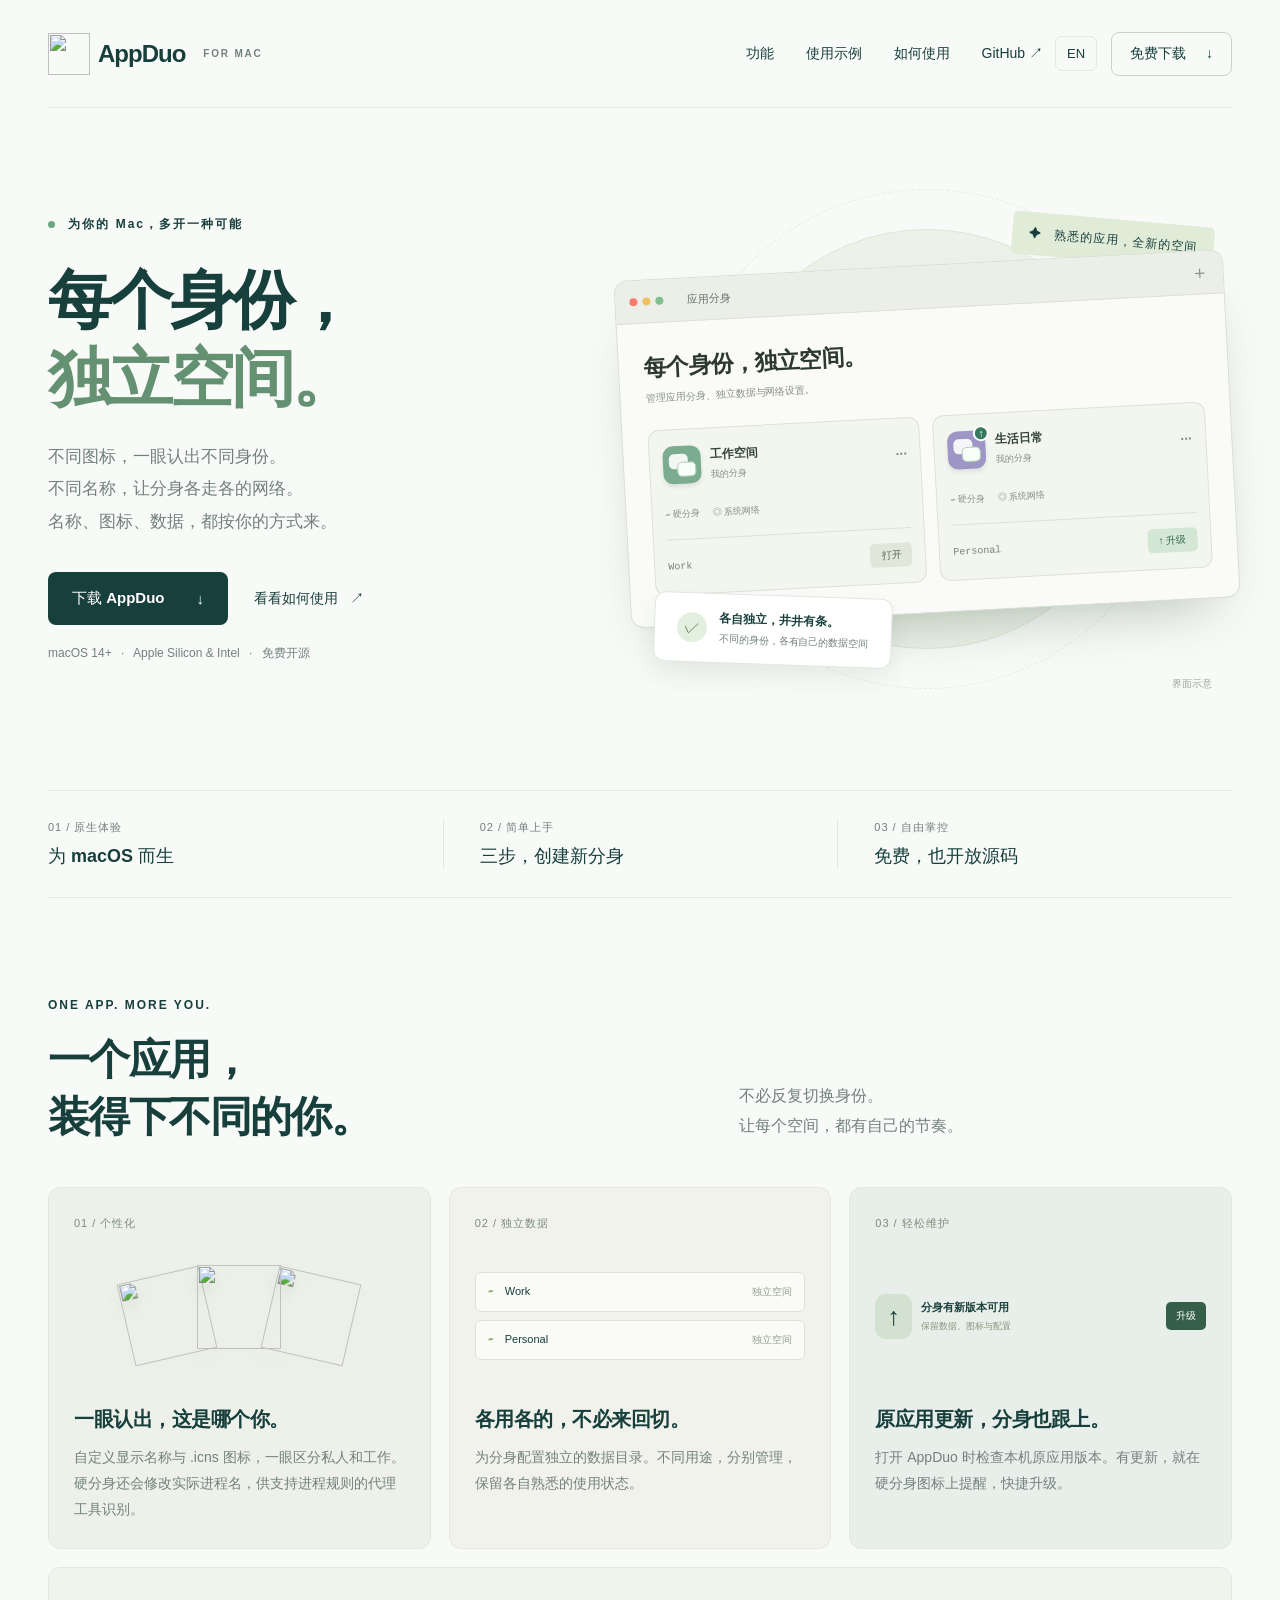
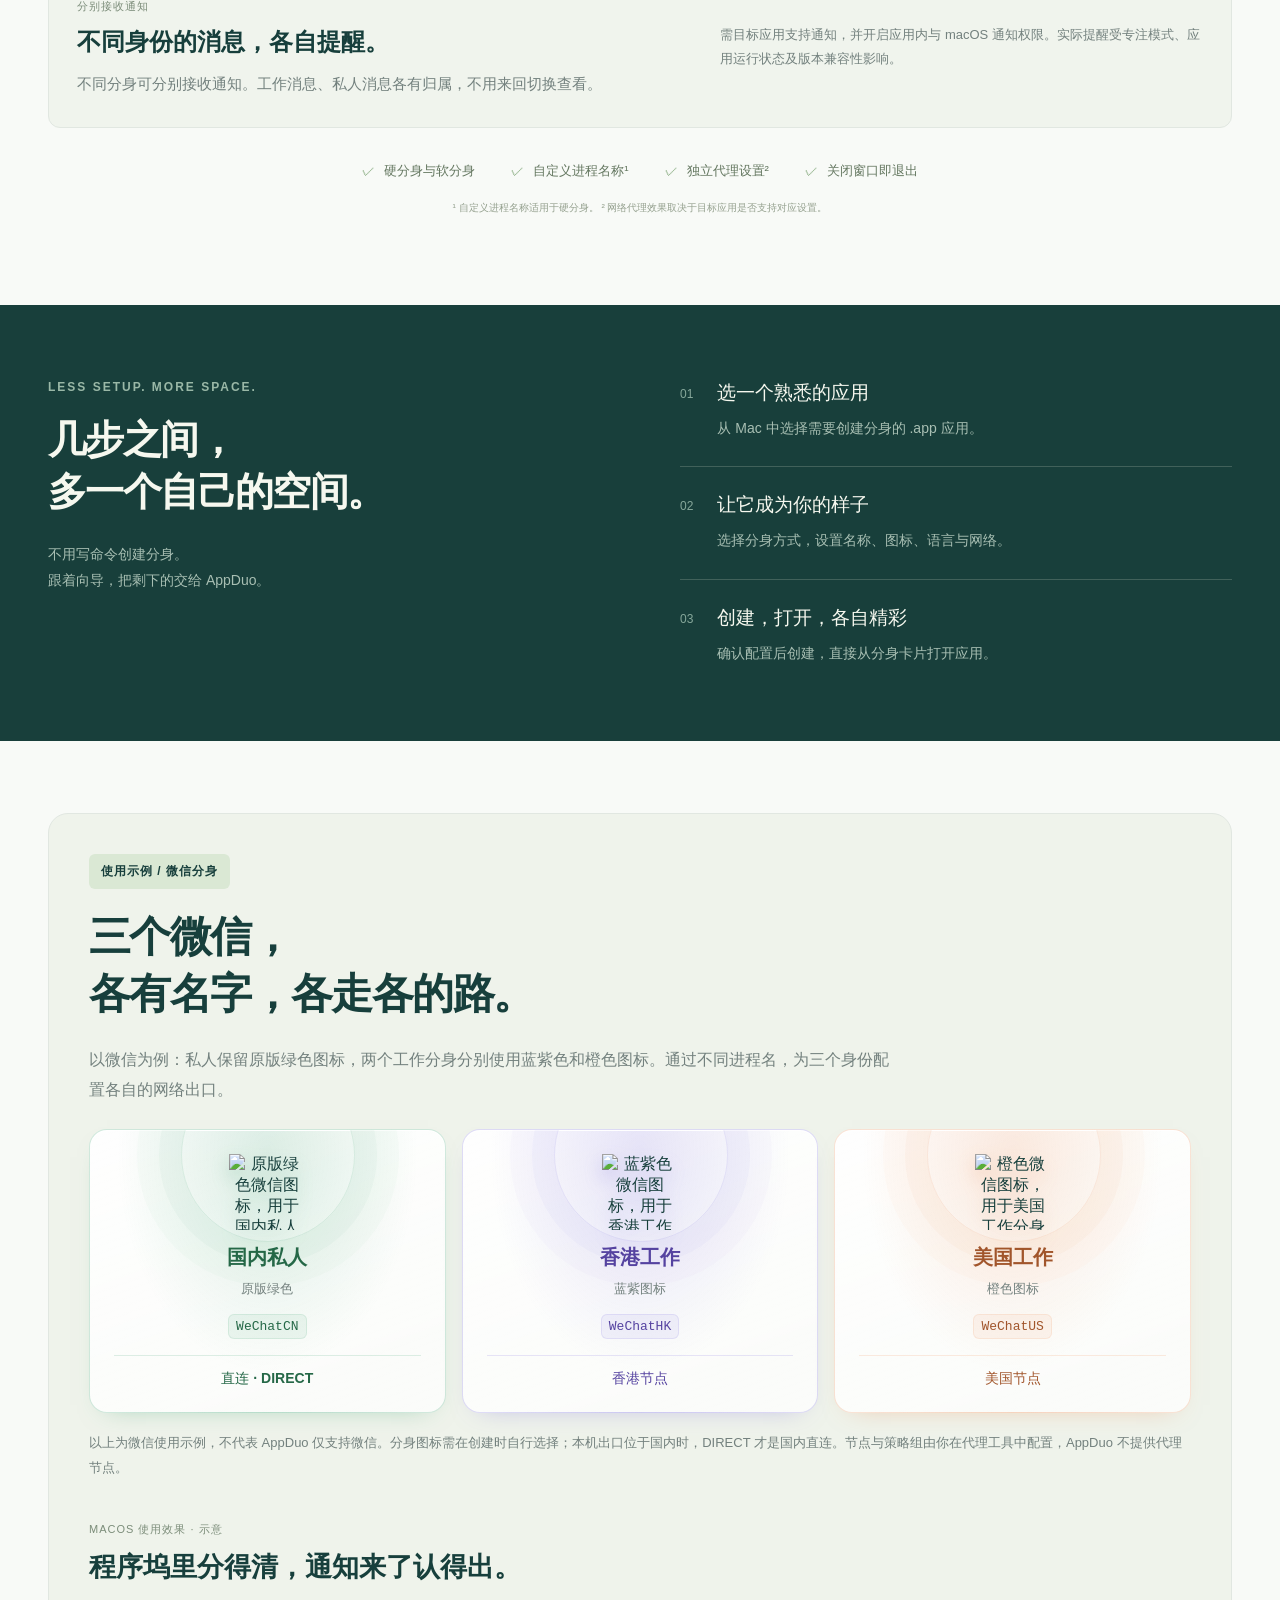
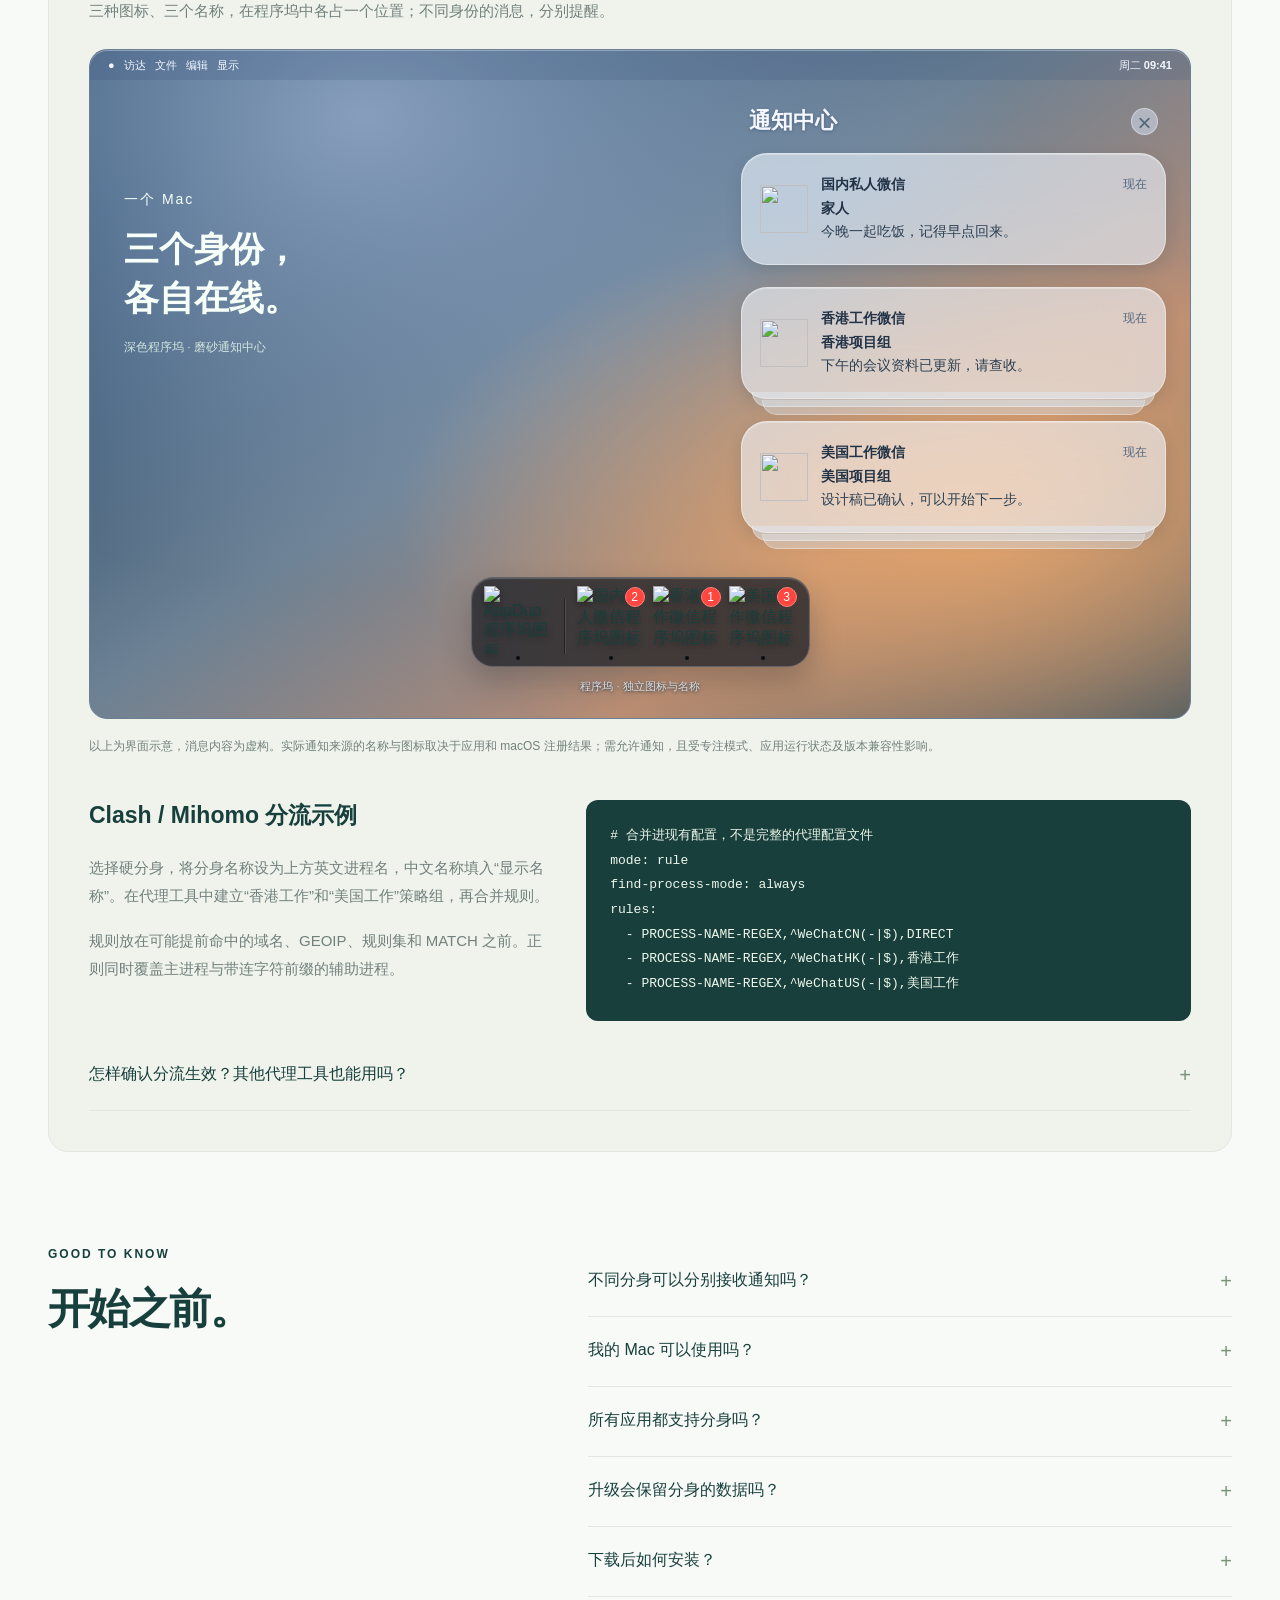
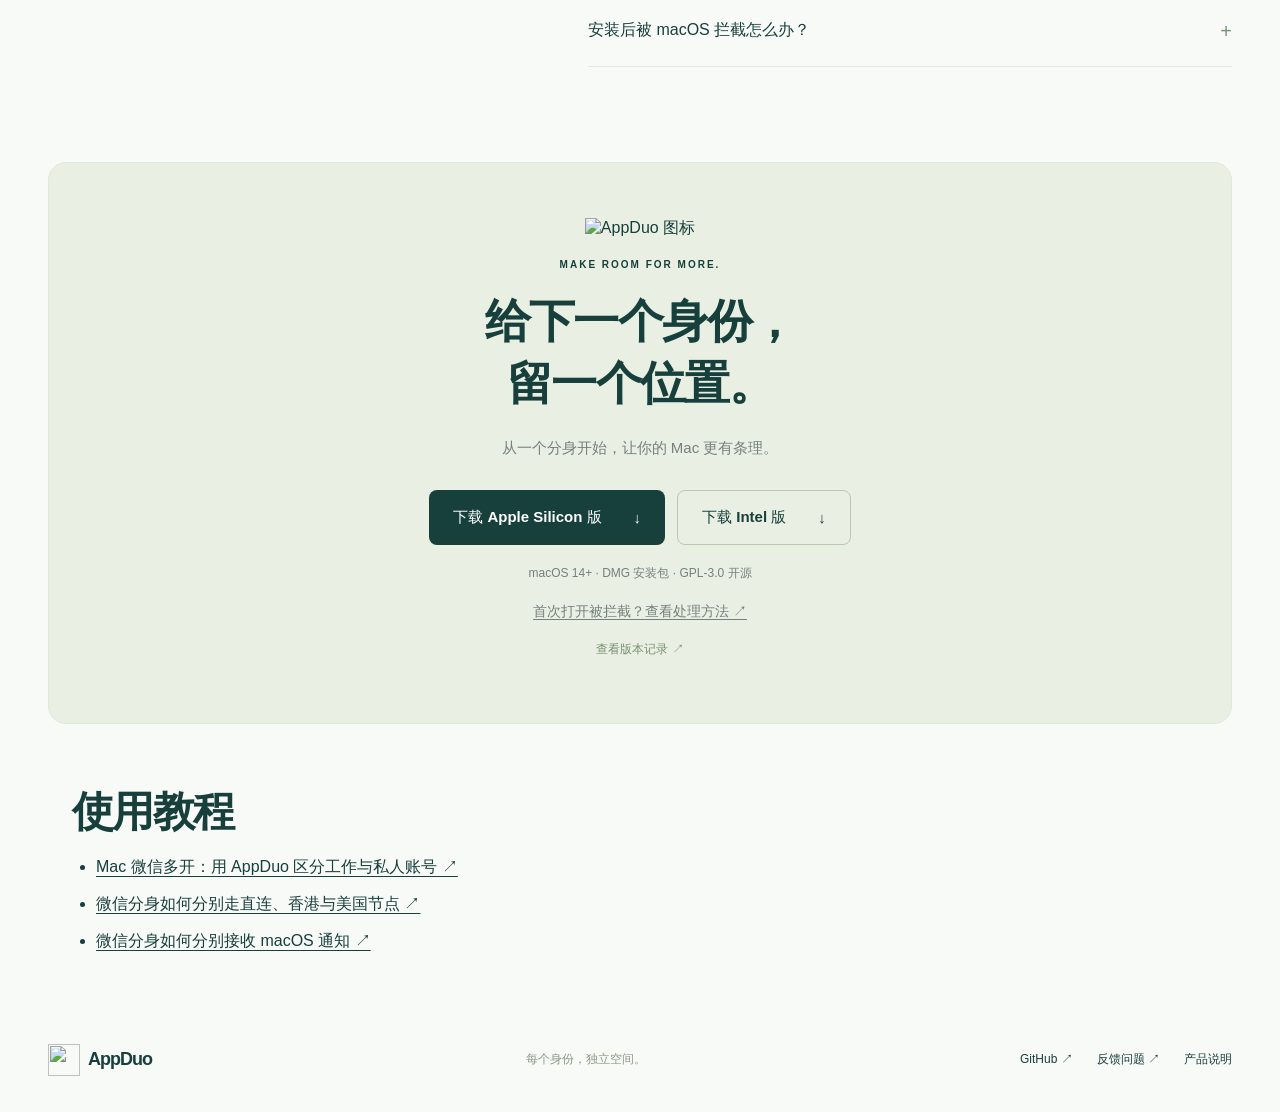
==== commit 0c6d1146: "Preserve first-launch help without Homebrew on the website" ====
--- a/website/index.html
+++ b/website/index.html
@@ -21,6 +21,6 @@
   - PROCESS-NAME-REGEX,^WeChatHK(-|$),香港工作
   - PROCESS-NAME-REGEX,^WeChatUS(-|$),美国工作</code></pre></div>
 <details class="routing-help"><summary>怎样确认分流生效？其他代理工具也能用吗？</summary><p>客户端需实际接管连接并识别本机进程。微信不一定遵循系统 HTTP 代理，可按客户端说明使用 TUN 等方式接管。在连接列表核对 WeChatCN、WeChatHK、WeChatUS 的进程名、命中规则和出口策略。</p><p>支持进程名、进程路径或正则分流的工具，可按各自语法配置；此 YAML 示例适用于支持 PROCESS-NAME-REGEX 的 Mihomo 内核，不能直接套用到所有 Clash 版本或其他工具。仅修改显示名称不足以分流；软分身仍使用原应用进程。应用内环境变量代理是另一种方式，取决于应用是否支持。</p><p><a href="https://wiki.metacubex.one/en/config/rules/">查阅 Mihomo 官方规则文档 ↗</a></p></details></section>
-<section class="faq wrap"><div><div class="eyebrow">GOOD TO KNOW</div><h2>开始之前。</h2></div><div class="questions"><details><summary>不同分身可以分别接收通知吗？</summary><p>不同分身可分别接收通知，工作与私人消息各自提醒，无需来回切换到对应分身查看。需要目标应用支持通知，并在应用内和 macOS 中允许通知；专注模式、运行状态及第三方应用版本可能影响提醒。 通知来源的名称与图标显示取决于应用及系统注册结果；不保证已退出的分身仍能收到通知。</p></details><details><summary>我的 Mac 可以使用吗？</summary><p>需要 macOS 14 或更高版本，支持 Apple Silicon 和 Intel。创建分身需要 Apple Command Line Tools；首次使用可在终端运行 <code>xcode-select --install</code> 安装，无需完整 Xcode。</p></details><details><summary>所有应用都支持分身吗？</summary><p>AppDuo 提供内置应用规则与自动探测，但第三方应用不同版本的兼容性可能不同。登录、多开、通知等功能需要在目标应用中实际验证。</p></details><details><summary>升级会保留分身的数据吗？</summary><p>升级会保留分身数据、图标和配置。请先更新本机原应用，再打开 AppDuo 检测；退出正在运行的分身后，即可升级。构建失败会保留旧分身。</p></details><details><summary>下载后如何安装？</summary><p>下载对应芯片的 DMG，将 AppDuo 拖入「应用程序」。当前版本尚未经过 Apple 公证；如 macOS 阻止打开，在确认下载来源后，可前往「系统设置 → 隐私与安全性」允许打开。</p></details></div></section>
-<section class="download wrap" id="download"><img src="assets/appduo.png" alt="AppDuo 图标" width="88" height="88"><div class="eyebrow">MAKE ROOM FOR MORE.</div><h2>给下一个身份，<br>留一个位置。</h2><p>从一个分身开始，让你的 Mac 更有条理。</p><div class="download-buttons"><a class="button" href="https://github.com/tamia6/AppDuo/releases/latest/download/AppDuo-arm64.dmg">下载 Apple Silicon 版 <span>↓</span></a><a class="button secondary" href="https://github.com/tamia6/AppDuo/releases/latest/download/AppDuo-x86_64.dmg">下载 Intel 版 <span>↓</span></a></div><span class="compat">macOS 14+ · DMG 安装包 · GPL-3.0 开源</span><a class="release-link" href="https://github.com/tamia6/AppDuo/releases">查看版本记录 ↗</a></section><section class="wrap guide-links" id="guides"><h2>使用教程</h2><ul><li><a href="https://tamia6.github.io/AppDuo/guides/wechat-multiple-accounts/">Mac 微信多开：用 AppDuo 区分工作与私人账号 ↗</a></li><li><a href="https://tamia6.github.io/AppDuo/guides/wechat-process-routing/">微信分身如何分别走直连、香港与美国节点 ↗</a></li><li><a href="https://tamia6.github.io/AppDuo/guides/wechat-notifications/">微信分身如何分别接收 macOS 通知 ↗</a></li></ul></section></main>
+<section class="faq wrap"><div><div class="eyebrow">GOOD TO KNOW</div><h2>开始之前。</h2></div><div class="questions"><details><summary>不同分身可以分别接收通知吗？</summary><p>不同分身可分别接收通知，工作与私人消息各自提醒，无需来回切换到对应分身查看。需要目标应用支持通知，并在应用内和 macOS 中允许通知；专注模式、运行状态及第三方应用版本可能影响提醒。 通知来源的名称与图标显示取决于应用及系统注册结果；不保证已退出的分身仍能收到通知。</p></details><details><summary>我的 Mac 可以使用吗？</summary><p>需要 macOS 14 或更高版本，支持 Apple Silicon 和 Intel。创建分身需要 Apple Command Line Tools；首次使用可在终端运行 <code>xcode-select --install</code> 安装，无需完整 Xcode。</p></details><details><summary>所有应用都支持分身吗？</summary><p>AppDuo 提供内置应用规则与自动探测，但第三方应用不同版本的兼容性可能不同。登录、多开、通知等功能需要在目标应用中实际验证。</p></details><details><summary>升级会保留分身的数据吗？</summary><p>升级会保留分身数据、图标和配置。请先更新本机原应用，再打开 AppDuo 检测；退出正在运行的分身后，即可升级。构建失败会保留旧分身。</p></details><details><summary>下载后如何安装？</summary><p>下载对应芯片的 DMG，将 AppDuo 拖入「应用程序」。</p></details><details id="first-launch"><summary>安装后被 macOS 拦截怎么办？</summary><p>当前版本使用 ad-hoc 签名，尚未经过 Apple 公证。首次打开可能提示无法验证开发者或无法检查恶意软件。</p><p>确认来自本项目 GitHub Releases，并且你信任此来源后：</p><ol><li>在「应用程序」中尝试打开 AppDuo；被拦截后关闭提示。</li><li>前往「系统设置 → 隐私与安全性」，找到 AppDuo 提示，点击「仍要打开」。</li><li>按系统提示完成验证，再点击「打开」。系统会为该应用保存例外。</li></ol><p>此操作不会让应用获得公证。无需关闭 Gatekeeper 或运行移除隔离属性的终端命令。若提示“将损坏你的电脑”或“应用已损坏”，请停止打开并重新从官方 Release 下载；仍有问题时提交 issue。公司管理的 Mac 可能需联系管理员。</p><p><a href="https://support.apple.com/zh-cn/102445">Apple 官方打开说明 ↗</a></p></details></div></section>
+<section class="download wrap" id="download"><img src="assets/appduo.png" alt="AppDuo 图标" width="88" height="88"><div class="eyebrow">MAKE ROOM FOR MORE.</div><h2>给下一个身份，<br>留一个位置。</h2><p>从一个分身开始，让你的 Mac 更有条理。</p><div class="download-buttons"><a class="button" href="https://github.com/tamia6/AppDuo/releases/latest/download/AppDuo-arm64.dmg">下载 Apple Silicon 版 <span>↓</span></a><a class="button secondary" href="https://github.com/tamia6/AppDuo/releases/latest/download/AppDuo-x86_64.dmg">下载 Intel 版 <span>↓</span></a></div><span class="compat">macOS 14+ · DMG 安装包 · GPL-3.0 开源</span><p class="first-launch-link"><a href="#first-launch">首次打开被拦截？查看处理方法 ↗</a></p><a class="release-link" href="https://github.com/tamia6/AppDuo/releases">查看版本记录 ↗</a></section><section class="wrap guide-links" id="guides"><h2>使用教程</h2><ul><li><a href="https://tamia6.github.io/AppDuo/guides/wechat-multiple-accounts/">Mac 微信多开：用 AppDuo 区分工作与私人账号 ↗</a></li><li><a href="https://tamia6.github.io/AppDuo/guides/wechat-process-routing/">微信分身如何分别走直连、香港与美国节点 ↗</a></li><li><a href="https://tamia6.github.io/AppDuo/guides/wechat-notifications/">微信分身如何分别接收 macOS 通知 ↗</a></li></ul></section></main>
 <footer class="wrap"><a class="brand" href="#"><img src="assets/appduo.png" alt="">AppDuo</a><span>每个身份，独立空间。</span><div><a href="https://github.com/tamia6/AppDuo">GitHub ↗</a><a href="https://github.com/tamia6/AppDuo/issues">反馈问题 ↗</a><a href="/AppDuo/llms.txt">产品说明</a></div></footer></body></html>
--- a/website/style.css
+++ b/website/style.css
@@ -21,3 +21,5 @@
 .language-switch{font-size:13px;border:1px solid var(--line);border-radius:7px;padding:9px 11px;margin-left:12px}.nav nav{margin-left:auto}.nav-download{margin-left:14px}html[lang=en] h1{font-size:clamp(44px,4.3vw,62px);letter-spacing:-2px}html[lang=en] .window-heading{font-size:19px}html[lang=en] .card-tags{font-size:8px}html[lang=en] .quiet-features{flex-wrap:wrap}html[lang=en] .download h2{font-size:42px}html[lang=en] .download-buttons .button{gap:18px}html[lang=en] .mac-notification p{font-size:13px}@media(max-width:1050px){.nav nav{gap:18px}html[lang=en] .brand span{display:none}}@media(max-width:760px){.nav .language-switch{margin-left:auto}.nav-download{margin-left:8px}html[lang=en] h1{font-size:47px}html[lang=en] h2{font-size:32px}html[lang=en] .hero-actions{flex-wrap:wrap}html[lang=en] .window-heading{font-size:16px}html[lang=en] .card-tags{font-size:7px}html[lang=en] .route-card h3{font-size:13px}html[lang=en] .route-card p{font-size:10px}html[lang=en] .route-destination{font-size:10px}html[lang=en] .mac-notification p{font-size:12px}html[lang=en] .desktop-copy strong{font-size:22px}html[lang=en] .download h2{font-size:32px}}
 
 .guide{max-width:860px;padding:48px 24px 80px}.guide h1{font-size:clamp(2rem,5vw,3.3rem);line-height:1.2;margin-bottom:24px}.guide h2{font-size:1.5rem;margin:36px 0 16px}.guide p,.guide li{line-height:1.85;margin-bottom:12px}.guide ul,.guide ol,.guide-links ul{padding-left:24px}.guide img{max-width:100%;height:auto;border-radius:16px}.guide .notification-shot{max-width:520px;width:100%}.guide pre{padding:20px;overflow:auto;background:#e5ece4;border-radius:12px}.guide table{width:100%;border-collapse:collapse}.guide td,.guide th{text-align:left;padding:12px 8px;border-bottom:1px solid #ccd8ce}.guide a,.guide-links a{text-decoration:underline;text-underline-offset:4px}.guide .note{font-size:.9rem;color:#566b66}.guide-links{padding:40px 24px}.guide-links li{margin:16px 0}
+
+.questions ol{padding-left:24px;line-height:1.8}.questions ol li{margin:8px 0}.download .first-launch-link{font-size:14px;margin:16px 0}.first-launch-link a{text-decoration:underline;text-underline-offset:3px}
